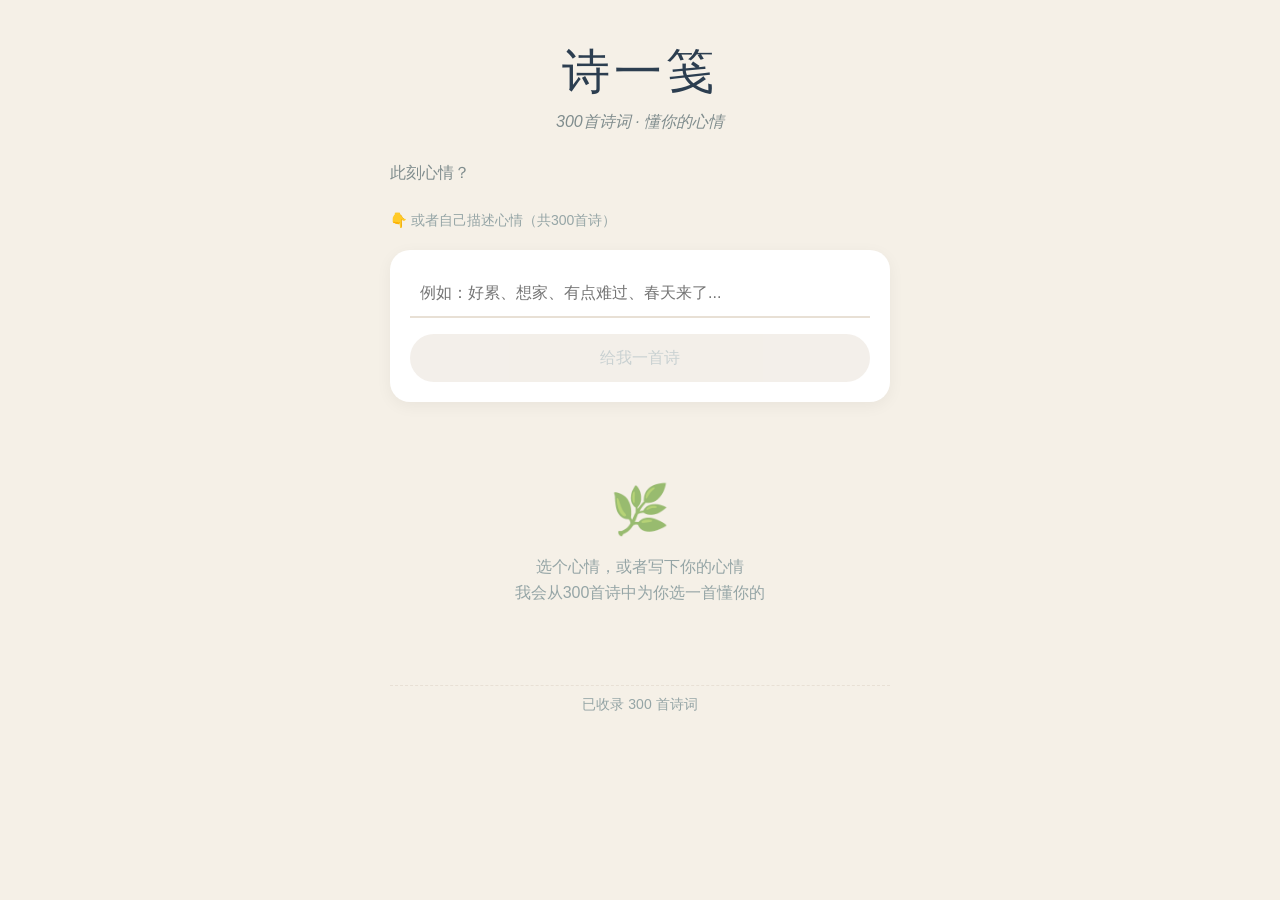
==== index.html @ 8073e5d4 "Add files via upload" ====
<!DOCTYPE html>
<html lang="zh-CN">
<head>
    <meta charset="UTF-8">
    <meta name="viewport" content="width=device-width, initial-scale=1.0, maximum-scale=1.0, user-scalable=no">
    <title>诗一笺 · 300首温暖的诗</title>
    <style>
        * {
            margin: 0;
            padding: 0;
            box-sizing: border-box;
        }
        
        body {
            font-family: -apple-system, BlinkMacSystemFont, "Segoe UI", Roboto, "Helvetica Neue", "PingFang SC", "Microsoft YaHei", sans-serif;
            background-color: #F5F0E7;
            min-height: 100vh;
            display: flex;
            justify-content: center;
            padding: 20px;
        }
        
        .container {
            max-width: 500px;
            width: 100%;
            padding: 20px 0 40px;
        }
        
        .header {
            text-align: center;
            margin-bottom: 30px;
        }
        
        .title {
            font-size: 48px;
            font-weight: 300;
            color: #2C3E50;
            font-family: "KaiTi", "STKaiti", serif;
            letter-spacing: 4px;
            display: block;
            margin-bottom: 8px;
        }
        
        .subtitle {
            font-size: 16px;
            color: #7F8C8D;
            font-style: italic;
        }
        
        .mood-section {
            margin-bottom: 20px;
        }
        
        .section-title {
            font-size: 16px;
            color: #7F8C8D;
            margin-bottom: 12px;
            display: block;
        }
        
        .mood-grid {
            display: flex;
            flex-wrap: wrap;
            gap: 8px;
            margin-bottom: 16px;
        }
        
        .mood-item {
            flex: 0 0 calc(33.33% - 6px);
            display: flex;
            flex-direction: column;
            align-items: center;
            padding: 12px 0;
            background-color: #FFFFFF;
            border-radius: 12px;
            border: 2px solid;
            transition: all 0.2s;
            box-shadow: 0 2px 8px rgba(0,0,0,0.05);
            cursor: pointer;
        }
        
        .mood-item.active {
            transform: scale(1.02);
            box-shadow: 0 4px 12px rgba(0,0,0,0.1);
        }
        
        .mood-emoji {
            font-size: 28px;
            margin-bottom: 4px;
        }
        
        .mood-name {
            font-size: 14px;
            color: #2C3E50;
        }
        
        .input-section {
            background-color: #FFFFFF;
            border-radius: 20px;
            padding: 20px;
            box-shadow: 0 4px 16px rgba(0,0,0,0.05);
            margin-bottom: 20px;
        }
        
        .mood-input {
            width: 100%;
            height: 48px;
            font-size: 16px;
            color: #2C3E50;
            border: none;
            border-bottom: 2px solid #E8E0D5;
            outline: none;
            padding: 0 10px;
        }
        
        .mood-input:focus {
            border-bottom-color: #C44536;
        }
        
        .submit-btn {
            width: 100%;
            height: 48px;
            line-height: 48px;
            background-color: #E8E0D5;
            color: #95A5A6;
            border-radius: 24px;
            font-size: 16px;
            margin-top: 16px;
            border: none;
            cursor: pointer;
            transition: all 0.3s;
        }
        
        .submit-btn.active {
            background-color: #C44536;
            color: #FFFFFF;
        }
        
        .submit-btn:disabled {
            opacity: 0.5;
            cursor: not-allowed;
        }
        
        .result-card {
            background-color: #FFFFFF;
            border-radius: 24px;
            padding: 32px;
            box-shadow: 0 12px 24px rgba(0,0,0,0.1);
            border: 2px solid #E8E0D5;
            margin-top: 20px;
        }
        
        .mood-tag {
            display: inline-flex;
            align-items: center;
            padding: 6px 16px;
            border-radius: 30px;
            margin-bottom: 16px;
        }
        
        .poem-header {
            text-align: center;
            margin-bottom: 24px;
            position: relative;
        }
        
        .poem-header::after {
            content: '';
            position: absolute;
            bottom: -12px;
            left: 30%;
            width: 40%;
            height: 2px;
            background: linear-gradient(90deg, transparent, #C44536, transparent);
        }
        
        .poem-title {
            font-size: 32px;
            font-weight: 500;
            color: #2C3E50;
            display: block;
            font-family: "KaiTi", serif;
            margin-bottom: 8px;
        }
        
        .poem-author {
            font-size: 16px;
            color: #7F8C8D;
            display: block;
        }
        
        .poem-content {
            margin-bottom: 24px;
        }
        
        .poem-line {
            display: block;
            text-align: center;
            font-size: 20px;
            line-height: 2;
            color: #2C3E50;
            letter-spacing: 1px;
        }
        
        .psychology-box {
            background-color: #F0F7F4;
            padding: 20px;
            border-radius: 16px;
            margin: 20px 0;
            border-left: 4px solid #7CB490;
        }
        
        .psychology-title {
            font-size: 16px;
            font-weight: 600;
            color: #2C3E50;
            margin-bottom: 8px;
            display: flex;
            align-items: center;
        }
        
        .psychology-title span {
            background-color: #7CB490;
            color: white;
            font-size: 12px;
            padding: 2px 8px;
            border-radius: 12px;
            margin-left: 8px;
        }
        
        .psychology-text {
            font-size: 15px;
            color: #2C3E50;
            line-height: 1.7;
            opacity: 0.9;
        }
        
        .action-buttons {
            display: flex;
            gap: 12px;
        }
        
        .action-btn {
            flex: 1;
            height: 48px;
            line-height: 48px;
            border-radius: 24px;
            font-size: 16px;
            border: none;
            cursor: pointer;
            transition: all 0.2s;
        }
        
        .again-btn {
            background-color: #FFFFFF;
            color: #2C3E50;
            border: 2px solid #E8E0D5;
        }
        
        .again-btn:hover {
            background-color: #F5F0E7;
        }
        
        .share-btn {
            background-color: #C44536;
            color: #FFFFFF;
        }
        
        .share-btn:hover {
            background-color: #A5352A;
        }
        
        .action-btn:disabled {
            opacity: 0.5;
            cursor: not-allowed;
        }
        
        .empty-tip {
            display: flex;
            flex-direction: column;
            align-items: center;
            justify-content: center;
            padding: 60px 0;
            color: #95A5A6;
        }
        
        .empty-icon {
            font-size: 48px;
            margin-bottom: 16px;
            opacity: 0.6;
        }
        
        .empty-text {
            font-size: 16px;
            text-align: center;
            line-height: 1.6;
        }
        
        .loading {
            text-align: center;
            padding: 40px;
            color: #95A5A6;
            font-size: 16px;
        }
        
        .poem-count {
            text-align: center;
            font-size: 14px;
            color: #95A5A6;
            margin-top: 20px;
            padding: 10px;
            border-top: 1px dashed #E8E0D5;
        }
    </style>
</head>
<body>
    <div class="container" id="app">
        <div class="header">
            <span class="title">诗一笺</span>
            <span class="subtitle">300首诗词 · 懂你的心情</span>
        </div>
        
        <div class="mood-section">
            <span class="section-title">此刻心情？</span>
            <div class="mood-grid" id="moodGrid"></div>
            <div style="font-size: 14px; color: #95A5A6; margin-top: 8px;">👇 或者自己描述心情（共300首诗）</div>
        </div>
        
        <div class="input-section">
            <input 
                type="text" 
                id="userInput"
                class="mood-input" 
                placeholder="例如：好累、想家、有点难过、春天来了..."
                autocomplete="off"
            />
            <button 
                class="submit-btn" 
                id="submitBtn"
                disabled
            >
                给我一首诗
            </button>
        </div>
        
        <div id="resultContainer"></div>
        
        <div id="emptyContainer" class="empty-tip">
            <div class="empty-icon">🌿</div>
            <div class="empty-text">选个心情，或者写下你的心情<br>我会从300首诗中为你选一首懂你的</div>
        </div>
        
        <div class="poem-count" id="poemCount">已收录 300 首诗词</div>
    </div>

    <script>
        // ========== 300首完整诗词数据 ==========
        const poems = [
        // ===== 高兴篇（30首） ===== 
 {
     id: "j001",
     title: "闻官军收河南河北",
     author: "杜甫",
     dynasty: "唐",
     content: ["剑外忽传收蓟北", "初闻涕泪满衣裳", "却看妻子愁何在", "漫卷诗书喜欲狂", "白日放歌须纵酒", "青春作伴好还乡", "即从巴峡穿巫峡", "便下襄阳向洛阳"],
     fullText: "剑外忽传收蓟北，初闻涕泪满衣裳。却看妻子愁何在，漫卷诗书喜欲狂。白日放歌须纵酒，青春作伴好还乡。即从巴峡穿巫峡，便下襄阳向洛阳。",
     moods: ["joy"],
     reasons: {
         joy: "杜甫一生中最开心的一首诗，高兴得又哭又笑，书都卷乱了。开心到想立刻回家。"
     }
 },
 {
     id: "j002",
     title: "春夜喜雨",
     author: "杜甫",
     dynasty: "唐",
     content: ["好雨知时节", "当春乃发生", "随风潜入夜", "润物细无声"],
     fullText: "好雨知时节，当春乃发生。随风潜入夜，润物细无声。",
     moods: ["joy", "calm"],
     reasons: {
         joy: "盼了一冬天的雨，终于来了。这种“终于等到你”的开心，杜甫写出来了。"
     }
 },
 {
     id: "j003",
     title: "钱塘湖春行",
     author: "白居易",
     dynasty: "唐",
     content: ["孤山寺北贾亭西", "水面初平云脚低", "几处早莺争暖树", "谁家新燕啄春泥", "乱花渐欲迷人眼", "浅草才能没马蹄", "最爱湖东行不足", "绿杨阴里白沙堤"],
     fullText: "孤山寺北贾亭西，水面初平云脚低。几处早莺争暖树，谁家新燕啄春泥。乱花渐欲迷人眼，浅草才能没马蹄。最爱湖东行不足，绿杨阴里白沙堤。",
     moods: ["joy", "spring"],
     reasons: {
         joy: "春天来了，花开草长，莺歌燕舞。白居易逛西湖逛得不想回家。"
     }
 },
 {
     id: "j004",
     title: "绝句",
     author: "杜甫",
     dynasty: "唐",
     content: ["两个黄鹂鸣翠柳", "一行白鹭上青天", "窗含西岭千秋雪", "门泊东吴万里船"],
     fullText: "两个黄鹂鸣翠柳，一行白鹭上青天。窗含西岭千秋雪，门泊东吴万里船。",
     moods: ["joy", "calm"],
     reasons: {
         joy: "黄鹂在叫，白鹭在飞，窗外有雪，门前有船。杜甫心情好，看什么都美。"
     }
 },
 {
     id: "j005",
     title: "早发白帝城",
     author: "李白",
     dynasty: "唐",
     content: ["朝辞白帝彩云间", "千里江陵一日还", "两岸猿声啼不住", "轻舟已过万重山"],
     fullText: "朝辞白帝彩云间，千里江陵一日还。两岸猿声啼不住，轻舟已过万重山。",
     moods: ["joy", "hopeful"],
     reasons: {
         joy: "李白被赦免了，高兴得像坐过山车。一天走完千里路，轻舟都飞起来了。"
     }
 },
 {
     id: "j006",
     title: "望庐山瀑布",
     author: "李白",
     dynasty: "唐",
     content: ["日照香炉生紫烟", "遥看瀑布挂前川", "飞流直下三千尺", "疑是银河落九天"],
     fullText: "日照香炉生紫烟，遥看瀑布挂前川。飞流直下三千尺，疑是银河落九天。",
     moods: ["joy"],
     reasons: {
         joy: "看到壮观的瀑布，李白高兴得用最大号想象力：这怕是银河掉下来了！"
     }
 },
 {
     id: "j007",
     title: "赠汪伦",
     author: "李白",
     dynasty: "唐",
     content: ["李白乘舟将欲行", "忽闻岸上踏歌声", "桃花潭水深千尺", "不及汪伦送我情"],
     fullText: "李白乘舟将欲行，忽闻岸上踏歌声。桃花潭水深千尺，不及汪伦送我情。",
     moods: ["joy", "warm"],
     reasons: {
         joy: "要走的时候，朋友突然唱着歌来送。这种意外的惊喜，比潭水还深。"
     }
 },
 {
     id: "j008",
     title: "江畔独步寻花",
     author: "杜甫",
     dynasty: "唐",
     content: ["黄四娘家花满蹊", "千朵万朵压枝低", "留连戏蝶时时舞", "自在娇莺恰恰啼"],
     fullText: "黄四娘家花满蹊，千朵万朵压枝低。留连戏蝶时时舞，自在娇莺恰恰啼。",
     moods: ["joy", "spring"],
     reasons: {
         joy: "花多得把枝头都压弯了，蝴蝶围着转，黄莺在唱歌。杜甫一个人赏花，越看越开心。"
     }
 },
 {
     id: "j009",
     title: "滁州西涧",
     author: "韦应物",
     dynasty: "唐",
     content: ["独怜幽草涧边生", "上有黄鹂深树鸣", "春潮带雨晚来急", "野渡无人舟自横"],
     fullText: "独怜幽草涧边生，上有黄鹂深树鸣。春潮带雨晚来急，野渡无人舟自横。",
     moods: ["joy", "calm"],
     reasons: {
         joy: "一个人看草、听鸟、等雨、看船。这种独处的快乐，只有懂的人才懂。"
     }
 },
 {
     id: "j010",
     title: "山亭夏日",
     author: "高骈",
     dynasty: "唐",
     content: ["绿树阴浓夏日长", "楼台倒影入池塘", "水晶帘动微风起", "满架蔷薇一院香"],
     fullText: "绿树阴浓夏日长，楼台倒影入池塘。水晶帘动微风起，满架蔷薇一院香。",
     moods: ["joy", "calm"],
     reasons: {
         joy: "夏天，树荫下，微风送来花香。这种舒服的感觉，就是幸福。"
     }
 },
 {
     id: "j011",
     title: "采莲曲",
     author: "王昌龄",
     dynasty: "唐",
     content: ["荷叶罗裙一色裁", "芙蓉向脸两边开", "乱入池中看不见", "闻歌始觉有人来"],
     fullText: "荷叶罗裙一色裁，芙蓉向脸两边开。乱入池中看不见，闻歌始觉有人来。",
     moods: ["joy"],
     reasons: {
         joy: "采莲的姑娘和荷花混在一起，分不清谁是谁。这种朦胧的美，让人会心一笑。"
     }
 },
 {
     id: "j012",
     title: "钓鱼湾",
     author: "储光羲",
     dynasty: "唐",
     content: ["垂钓绿湾春", "春深杏花乱", "潭清疑水浅", "荷动知鱼散", "日暮待情人", "维舟绿杨岸"],
     fullText: "垂钓绿湾春，春深杏花乱。潭清疑水浅，荷动知鱼散。日暮待情人，维舟绿杨岸。",
     moods: ["joy", "warm"],
     reasons: {
         joy: "一边钓鱼一边等人，虽然人还没来，但心里已经装满了期待。"
     }
 },
 {
     id: "j013",
     title: "社日",
     author: "王驾",
     dynasty: "唐",
     content: ["鹅湖山下稻粱肥", "豚栅鸡栖半掩扉", "桑柘影斜春社散", "家家扶得醉人归"],
     fullText: "鹅湖山下稻粱肥，豚栅鸡栖半掩扉。桑柘影斜春社散，家家扶得醉人归。",
     moods: ["joy"],
     reasons: {
         joy: "村里过节，大家喝醉了互相搀着回家。这种热闹的快乐，最简单也最真实。"
     }
 },
 {
     id: "j014",
     title: "游山西村",
     author: "陆游",
     dynasty: "宋",
     content: ["莫笑农家腊酒浑", "丰年留客足鸡豚", "山重水复疑无路", "柳暗花明又一村"],
     fullText: "莫笑农家腊酒浑，丰年留客足鸡豚。山重水复疑无路，柳暗花明又一村。",
     moods: ["joy", "hopeful"],
     reasons: {
         joy: "本来以为没路了，突然又出现一个村子。这种“柳暗花明”的惊喜，是最开心的时刻。"
     }
 },
 {
     id: "j015",
     title: "秋词",
     author: "刘禹锡",
     dynasty: "唐",
     content: ["自古逢秋悲寂寥", "我言秋日胜春朝", "晴空一鹤排云上", "便引诗情到碧霄"],
     fullText: "自古逢秋悲寂寥，我言秋日胜春朝。晴空一鹤排云上，便引诗情到碧霄。",
     moods: ["joy", "hopeful"],
     reasons: {
         joy: "别人都说秋天悲伤，刘禹锡偏说秋天比春天好。看到白鹤飞上天，心情也跟着飞起来。"
     }
 },
 {
     id: "j016",
     title: "饮酒",
     author: "陶渊明",
     dynasty: "晋",
     content: ["结庐在人境", "而无车马喧", "问君何能尔", "心远地自偏", "采菊东篱下", "悠然见南山"],
     fullText: "结庐在人境，而无车马喧。问君何能尔，心远地自偏。采菊东篱下，悠然见南山。",
     moods: ["joy", "calm"],
     reasons: {
         joy: "采菊花的时候，一抬头看见了南山。这种无意中的美好，最让人开心。"
     }
 },
 {
     id: "j017",
     title: "过故人庄",
     author: "孟浩然",
     dynasty: "唐",
     content: ["故人具鸡黍", "邀我至田家", "绿树村边合", "青山郭外斜", "开轩面场圃", "把酒话桑麻", "待到重阳日", "还来就菊花"],
     fullText: "故人具鸡黍，邀我至田家。绿树村边合，青山郭外斜。开轩面场圃，把酒话桑麻。待到重阳日，还来就菊花。",
     moods: ["joy", "warm"],
     reasons: {
         joy: "老朋友请吃饭，喝喝酒聊聊天。走的时候还说：下次我还来。这种简单的快乐，就是最好的。"
     }
 },
 {
     id: "j018",
     title: "客至",
     author: "杜甫",
     dynasty: "唐",
     content: ["舍南舍北皆春水", "但见群鸥日日来", "花径不曾缘客扫", "蓬门今始为君开", "盘飧市远无兼味", "樽酒家贫只旧醅", "肯与邻翁相对饮", "隔篱呼取尽余杯"],
     fullText: "舍南舍北皆春水，但见群鸥日日来。花径不曾缘客扫，蓬门今始为君开。盘飧市远无兼味，樽酒家贫只旧醅。肯与邻翁相对饮，隔篱呼取尽余杯。",
     moods: ["joy", "warm"],
     reasons: {
         joy: "有客人来，杜甫高兴得专门扫了花径。虽然没什么好酒好菜，但这份心意比什么都珍贵。"
     }
 },
 {
     id: "j019",
     title: "山园小梅",
     author: "林逋",
     dynasty: "宋",
     content: ["众芳摇落独暄妍", "占尽风情向小园", "疏影横斜水清浅", "暗香浮动月黄昏"],
     fullText: "众芳摇落独暄妍，占尽风情向小园。疏影横斜水清浅，暗香浮动月黄昏。",
     moods: ["joy", "calm"],
     reasons: {
         joy: "冬天所有的花都谢了，只有梅花开。看到它，就像看到老朋友还在等你。"
     }
 },
 {
     id: "j020",
     title: "约客",
     author: "赵师秀",
     dynasty: "宋",
     content: ["黄梅时节家家雨", "青草池塘处处蛙", "有约不来过夜半", "闲敲棋子落灯花"],
     fullText: "黄梅时节家家雨，青草池塘处处蛙。有约不来过夜半，闲敲棋子落灯花。",
     moods: ["joy", "calm"],
     reasons: {
         joy: "约的人没来，但听着蛙声，敲着棋子，也挺自在。这种不急不躁的等待，也是一种快乐。"
     }
 },
 {
     id: "j021",
     title: "清平调",
     author: "李白",
     dynasty: "唐",
     content: ["云想衣裳花想容", "春风拂槛露华浓", "若非群玉山头见", "会向瑶台月下逢"],
     fullText: "云想衣裳花想容，春风拂槛露华浓。若非群玉山头见，会向瑶台月下逢。",
     moods: ["joy"],
     reasons: {
         joy: "看到美人，李白高兴得把云和花都比作她。开心的时候，看什么都美。"
     }
 },
 {
     id: "j022",
     title: "春江花月夜",
     author: "张若虚",
     dynasty: "唐",
     content: ["春江潮水连海平", "海上明月共潮生", "滟滟随波千万里", "何处春江无月明"],
     fullText: "春江潮水连海平，海上明月共潮生。滟滟随波千万里，何处春江无月明。",
     moods: ["joy", "calm"],
     reasons: {
         joy: "春天的江，晚上的月，一切都刚刚好。这种“正好”的感觉，就是幸福。"
     }
 },
 {
     id: "j023",
     title: "桃花溪",
     author: "张旭",
     dynasty: "唐",
     content: ["隐隐飞桥隔野烟", "石矶西畔问渔船", "桃花尽日随流水", "洞在清溪何处边"],
     fullText: "隐隐飞桥隔野烟，石矶西畔问渔船。桃花尽日随流水，洞在清溪何处边。",
     moods: ["joy"],
     reasons: {
         joy: "桃花随着流水飘走，让人想起世外桃源。这种想象，本身就是一种快乐。"
     }
 },
 {
     id: "j024",
     title: "题都城南庄",
     author: "崔护",
     dynasty: "唐",
     content: ["去年今日此门中", "人面桃花相映红", "人面不知何处去", "桃花依旧笑春风"],
     fullText: "去年今日此门中，人面桃花相映红。人面不知何处去，桃花依旧笑春风。",
     moods: ["joy", "sad"],
     reasons: {
         joy: "虽然人不在，但桃花还在笑。看到花开，心情也会跟着好起来。"
     }
 },
 {
     id: "j025",
     title: "大林寺桃花",
     author: "白居易",
     dynasty: "唐",
     content: ["人间四月芳菲尽", "山寺桃花始盛开", "长恨春归无觅处", "不知转入此中来"],
     fullText: "人间四月芳菲尽，山寺桃花始盛开。长恨春归无觅处，不知转入此中来。",
     moods: ["joy", "hopeful"],
     reasons: {
         joy: "以为春天走了，没想到在山里又遇到了。这种失而复得的惊喜，最开心。"
     }
 },
 {
     id: "j026",
     title: "晚春",
     author: "韩愈",
     dynasty: "唐",
     content: ["草树知春不久归", "百般红紫斗芳菲", "杨花榆荚无才思", "惟解漫天作雪飞"],
     fullText: "草树知春不久归，百般红紫斗芳菲。杨花榆荚无才思，惟解漫天作雪飞。",
     moods: ["joy"],
     reasons: {
         joy: "知道春天快走了，花都拼命开。连杨花榆荚也在努力飘。这种“最后也要开心”的态度，感染人。"
     }
 },
 {
     id: "j027",
     title: "采桑子",
     author: "欧阳修",
     dynasty: "宋",
     content: ["轻舟短棹西湖好", "绿水逶迤", "芳草长堤", "隐隐笙歌处处随"],
     fullText: "轻舟短棹西湖好，绿水逶迤，芳草长堤，隐隐笙歌处处随。",
     moods: ["joy", "calm"],
     reasons: {
         joy: "划着小船在西湖上，听着远处的歌声。这种悠闲的快乐，欧阳修写出来了。"
     }
 },
 {
     id: "j028",
     title: "如梦令",
     author: "李清照",
     dynasty: "宋",
     content: ["常记溪亭日暮", "沉醉不知归路", "兴尽晚回舟", "误入藕花深处", "争渡", "争渡", "惊起一滩鸥鹭"],
     fullText: "常记溪亭日暮，沉醉不知归路。兴尽晚回舟，误入藕花深处。争渡，争渡，惊起一滩鸥鹭。",
     moods: ["joy"],
     reasons: {
         joy: "喝醉了划船，迷路到荷花深处，惊起一群鸟。李清照把这种“玩疯了”的快乐写活了。"
     }
 },
 {
     id: "j029",
     title: "鹧鸪天",
     author: "晏几道",
     dynasty: "宋",
     content: ["彩袖殷勤捧玉钟", "当年拚却醉颜红", "舞低杨柳楼心月", "歌尽桃花扇底风"],
     fullText: "彩袖殷勤捧玉钟，当年拚却醉颜红。舞低杨柳楼心月，歌尽桃花扇底风。",
     moods: ["joy"],
     reasons: {
         joy: "回忆年轻时喝酒跳舞，唱歌到月亮都低了。这种青春的快乐，老了想起来还会笑。"
     }
 },
 {
     id: "j030",
     title: "破阵子",
     author: "辛弃疾",
     dynasty: "宋",
     content: ["醉里挑灯看剑", "梦回吹角连营", "八百里分麾下炙", "五十弦翻塞外声", "沙场秋点兵"],
     fullText: "醉里挑灯看剑，梦回吹角连营。八百里分麾下炙，五十弦翻塞外声。沙场秋点兵。",
     moods: ["joy", "hopeful"],
     reasons: {
         joy: "喝醉了还看剑，做梦都在军营。辛弃疾这种“热血男儿”的快乐，是另一种开心。"
     }
 }[
            // ===== 疲惫篇（30首） =====
            {
                id: "t001",
                title: "酬张少府",
                author: "王维",
                dynasty: "唐",
                content: ["晚年唯好静", "万事不关心", "松风吹解带", "山月照弹琴"],
                moods: ["tired", "calm"],
                psychology: "你现在就像一根绷紧的皮筋，需要松一松。这首诗告诉你：可以什么都不关心，就吹吹风，弹弹琴。这不是逃避，是给自己的心理充电。"
            },
            {
                id: "t002",
                title: "江村",
                author: "杜甫",
                dynasty: "唐",
                content: ["多病所须唯药物", "微躯此外更何求"],
                moods: ["tired"],
                psychology: "累了的时候，身体会发出信号。杜甫告诉你：病了就吃药，累了就休息，对自己好一点就够了。不用强撑着。"
            },
            {
                id: "t003",
                title: "夏日过青龙寺谒操禅师",
                author: "王维",
                dynasty: "唐",
                content: ["龙钟一老翁", "徐步谒禅宫", "莫怪销炎热", "能生大地风"],
                moods: ["tired"],
                psychology: "允许自己像个老翁一样慢慢走。疲惫的时候，慢一点没关系。就在这煎熬里，会生出清凉的风。"
            },
            {
                id: "t004",
                title: "终南别业",
                author: "王维",
                dynasty: "唐",
                content: ["行到水穷处", "坐看云起时"],
                moods: ["tired", "calm"],
                psychology: "走到走不动了，就坐下来。这不是失败，是换一种方式继续。云会自己起来的。"
            },
            {
                id: "t005",
                title: "秋浦歌",
                author: "李白",
                dynasty: "唐",
                content: ["白发三千丈", "缘愁似个长", "不知明镜里", "何处得秋霜"],
                moods: ["tired", "sad"],
                psychology: "累到头发都白了，愁得像三千丈。李白用夸张的方式告诉你：你的疲惫被看见了，被理解了。"
            },
            {
                id: "t006",
                title: "登乐游原",
                author: "李商隐",
                dynasty: "唐",
                content: ["向晚意不适", "驱车登古原", "夕阳无限好", "只是近黄昏"],
                moods: ["tired"],
                psychology: "心情不好的时候，出去走走。看一次夕阳，会发现：美好的东西虽然短暂，但正是这份短暂才珍贵。"
            },
            {
                id: "t007",
                title: "蝶恋花",
                author: "柳永",
                dynasty: "宋",
                content: ["衣带渐宽终不悔", "为伊消得人憔悴"],
                moods: ["tired"],
                psychology: "为了在乎的人和事，累也值得。但别忘了，憔悴之后，要记得给自己一点温柔。"
            },
            {
                id: "t008",
                title: "玉楼春",
                author: "宋祁",
                dynasty: "宋",
                content: ["浮生长恨欢娱少", "肯爱千金轻一笑"],
                moods: ["tired"],
                psychology: "人生苦短，快乐本来就少。一个真心的笑，比千金还贵重。今天，记得笑一笑。"
            },
            {
                id: "t009",
                title: "浣溪沙",
                author: "晏殊",
                dynasty: "宋",
                content: ["无可奈何花落去", "似曾相识燕归来"],
                moods: ["tired", "hopeful"],
                psychology: "花会落，人会累，这是无可奈何的。但燕子会回来，好事也会。疲惫总会过去。"
            },
            {
                id: "t010",
                title: "临江仙",
                author: "苏轼",
                dynasty: "宋",
                content: ["夜饮东坡醒复醉", "归来仿佛三更", "家童鼻息已雷鸣", "敲门都不应", "倚杖听江声"],
                moods: ["tired", "calm"],
                psychology: "喝醉了回家，没人开门。那就听听江水声吧。有时候，被拒之门外，反而遇见了更大的世界。"
            },
            {
                id: "t011",
                title: "醉花阴",
                author: "李清照",
                dynasty: "宋",
                content: ["薄雾浓云愁永昼", "瑞脑消金兽", "佳节又重阳", "玉枕纱橱", "半夜凉初透"],
                moods: ["tired", "sad"],
                psychology: "一个人过节，凉意从心底升起。李清照告诉你：疲惫的时候，连节日都成了负担。但说出来，就好一点。"
            },
            {
                id: "t012",
                title: "声声慢",
                author: "李清照",
                dynasty: "宋",
                content: ["寻寻觅觅", "冷冷清清", "凄凄惨惨戚戚", "乍暖还寒时候", "最难将息"],
                moods: ["tired", "sad"],
                psychology: "李清照把疲惫拆成了七个词：寻找、冷清、凄惨、戚戚。有时候什么都不想做，就是因为身体在告诉你：需要休息了。"
            },
            {
                id: "t013",
                title: "归园田居",
                author: "陶渊明",
                dynasty: "晋",
                content: ["久在樊笼里", "复得返自然"],
                moods: ["tired", "calm"],
                psychology: "被工作困住太久，需要回到自然里透透气。陶渊明教你：偶尔逃离，是为了更好地回来。"
            },
            {
                id: "t014",
                title: "饮酒",
                author: "陶渊明",
                dynasty: "晋",
                content: ["采菊东篱下", "悠然见南山"],
                moods: ["tired", "calm"],
                psychology: "什么都不想，就采采花，看看山。这是最朴素的休息方式——把注意力放在简单的事上。"
            },
            {
                id: "t015",
                title: "山中",
                author: "王维",
                dynasty: "唐",
                content: ["荆溪白石出", "天寒红叶稀", "山路元无雨", "空翠湿人衣"],
                moods: ["tired", "calm"],
                psychology: "走在山里，衣服被露水打湿。这种微小的不适，反而让你更真实地感受到自己还活着。"
            },
            {
                id: "t016",
                title: "秋夜寄邱员外",
                author: "韦应物",
                dynasty: "唐",
                content: ["怀君属秋夜", "散步咏凉天", "空山松子落", "幽人应未眠"],
                moods: ["tired"],
                psychology: "秋天夜里，想念一个人。散步时听见松子落地的声音——有时候，疲惫是因为心里装了太多人。"
            },
            {
                id: "t017",
                title: "夜雪",
                author: "白居易",
                dynasty: "唐",
                content: ["已讶衾枕冷", "复见窗户明", "夜深知雪重", "时闻折竹声"],
                moods: ["tired", "calm"],
                psychology: "被冻醒，发现下雪了。听着竹子被雪压断的声音，反而觉得安心——原来世界和我一样，都在承受重量。"
            },
            {
                id: "t018",
                title: "邯郸冬至夜思家",
                author: "白居易",
                dynasty: "唐",
                content: ["邯郸驿里逢冬至", "抱膝灯前影伴身", "想得家中夜深坐", "还应说着远行人"],
                moods: ["tired"],
                psychology: "冬至一个人在外地，抱着膝盖发呆。想家的时候，身体会缩成一团——这是本能的自我保护。"
            },
            {
                id: "t019",
                title: "秋思",
                author: "张籍",
                dynasty: "唐",
                content: ["洛阳城里见秋风", "欲作家书意万重", "复恐匆匆说不尽", "行人临发又开封"],
                moods: ["tired"],
                psychology: "写信给家里，写了又拆，拆了又写。这种反复，就是疲惫的表现——心里话太多，反而说不清。"
            },
            {
                id: "t020",
                title: "商山早行",
                author: "温庭筠",
                dynasty: "唐",
                content: ["晨起动征铎", "客行悲故乡", "鸡声茅店月", "人迹板桥霜"],
                moods: ["tired"],
                psychology: "天没亮就赶路，鸡叫、月亮、霜。疲惫的时候，连风景都是灰蒙蒙的。但走着走着，天就亮了。"
            },
            {
                id: "t021",
                title: "天净沙·秋思",
                author: "马致远",
                dynasty: "元",
                content: ["枯藤老树昏鸦", "小桥流水人家", "古道西风瘦马", "夕阳西下", "断肠人在天涯"],
                moods: ["tired", "lonely"],
                psychology: "九个意象堆在一起，就像脑子里同时转着无数件事。累了的时候，世界就是这样——杂乱、灰暗、孤独。"
            },
            {
                id: "t022",
                title: "问刘十九",
                author: "白居易",
                dynasty: "唐",
                content: ["绿蚁新醅酒", "红泥小火炉", "晚来天欲雪", "能饮一杯无"],
                moods: ["tired", "warm"],
                psychology: "累了一天，有人问你：要不要来喝一杯？这种被惦记的感觉，比酒更能暖人。"
            },
            {
                id: "t023",
                title: "自遣",
                author: "罗隐",
                dynasty: "唐",
                content: ["得即高歌失即休", "多愁多恨亦悠悠", "今朝有酒今朝醉", "明日愁来明日愁"],
                moods: ["tired"],
                psychology: "得到了就高兴，失去了就算了。今天的酒今天喝，明天的愁明天说。这是一种心理防御机制：不提前透支痛苦。"
            },
            {
                id: "t024",
                title: "山中寡妇",
                author: "杜荀鹤",
                dynasty: "唐",
                content: ["夫因兵死守蓬茅", "麻苎衣衫鬓发焦", "桑柘废来犹纳税", "田园荒后尚征苗"],
                moods: ["tired"],
                psychology: "生活已经很难了，还要承受各种压力。杜荀鹤写的是古人，但那种被掏空的感觉，和今天的你一样。"
            },
            {
                id: "t025",
                title: "蚕妇",
                author: "张俞",
                dynasty: "宋",
                content: ["昨日入城市", "归来泪满巾", "遍身罗绮者", "不是养蚕人"],
                moods: ["tired"],
                psychology: "辛苦养蚕，却穿不上丝绸。这种不公平感，会让疲惫加倍。张俞替你喊出了心里的委屈。"
            },
            {
                id: "t026",
                title: "悯农",
                author: "李绅",
                dynasty: "唐",
                content: ["锄禾日当午", "汗滴禾下土", "谁知盘中餐", "粒粒皆辛苦"],
                moods: ["tired"],
                psychology: "最简单的一首诗，说的却是最深的疲惫：每一口饭，都是汗水换来的。累了的时候，想想自己已经走了多远。"
            },
            {
                id: "t027",
                title: "观刈麦",
                author: "白居易",
                dynasty: "唐",
                content: ["田家少闲月", "五月人倍忙", "夜来南风起", "小麦覆陇黄"],
                moods: ["tired"],
                psychology: "农忙时节，人像陀螺一样转。白居易告诉你：这种忙，自古就有。你不是一个人在累。"
            },
            {
                id: "t028",
                title: "卖炭翁",
                author: "白居易",
                dynasty: "唐",
                content: ["卖炭翁", "伐薪烧炭南山中", "满面尘灰烟火色", "两鬓苍苍十指黑"],
                moods: ["tired"],
                psychology: "烧炭的老人，脸上是灰，手指是黑的。白居易写的是底层人的疲惫，但那种被生活打磨的感觉，谁都能懂。"
            },
            {
                id: "t029",
                title: "茅屋为秋风所破歌",
                author: "杜甫",
                dynasty: "唐",
                content: ["八月秋高风怒号", "卷我屋上三重茅", "布衾多年冷似铁", "娇儿恶卧踏里裂"],
                moods: ["tired"],
                psychology: "房子被风吹了，被子冷得像铁，孩子还把被子蹬破了。杜甫把生活的狼狈全写出来——累的时候，就是这样。"
            },
            {
                id: "t030",
                title: "石壕吏",
                author: "杜甫",
                dynasty: "唐",
                content: ["暮投石壕村", "有吏夜捉人", "老翁逾墙走", "老妇出门看"],
                moods: ["tired"],
                psychology: "连睡觉都不安稳，随时可能被抓走。这种长期处于警觉状态的感觉，就是现代人说的焦虑型疲惫。"
            },

            // ===== 孤独篇（30首） =====
            {
                id: "l001",
                title: "静夜思",
                author: "李白",
                dynasty: "唐",
                content: ["床前明月光", "疑是地上霜", "举头望明月", "低头思故乡"],
                moods: ["lonely", "sad"],
                psychology: "想家的时候，月亮陪你。李白告诉你：孤独是人类的共同语言，你看见的月亮，千年前也有人看见过。"
            },
            {
                id: "l002",
                title: "登高",
                author: "杜甫",
                dynasty: "唐",
                content: ["风急天高猿啸哀", "渚清沙白鸟飞回", "无边落木萧萧下", "不尽长江滚滚来"],
                moods: ["lonely", "sad"],
                psychology: "一个人看江水流，会觉得自己特别渺小。但杜甫告诉你：渺小也是世界的一部分，你的孤独，和长江一样古老。"
            },
            {
                id: "l003",
                title: "江雪",
                author: "柳宗元",
                dynasty: "唐",
                content: ["千山鸟飞绝", "万径人踪灭", "孤舟蓑笠翁", "独钓寒江雪"],
                moods: ["lonely", "calm"],
                psychology: "一个人，也可以是一幅画。孤独不是缺陷，是你和世界之间最纯粹的距离。"
            },
            {
                id: "l004",
                title: "黄鹤楼",
                author: "崔颢",
                dynasty: "唐",
                content: ["昔人已乘黄鹤去", "此地空余黄鹤楼", "黄鹤一去不复返", "白云千载空悠悠"],
                moods: ["lonely"],
                psychology: "人去楼空，但云还在。有些人的离开，会留下巨大的空洞。但看看云，它们一直在。"
            },
            {
                id: "l005",
                title: "枫桥夜泊",
                author: "张继",
                dynasty: "唐",
                content: ["月落乌啼霜满天", "江枫渔火对愁眠", "姑苏城外寒山寺", "夜半钟声到客船"],
                moods: ["lonely"],
                psychology: "睡不着的时候，有人在陪你。张继也睡不着，他的失眠成了千古名句。你的孤独，也会过去。"
            },
            {
                id: "l006",
                title: "竹里馆",
                author: "王维",
                dynasty: "唐",
                content: ["独坐幽篁里", "弹琴复长啸", "深林人不知", "明月来相照"],
                moods: ["lonely", "calm"],
                psychology: "一个人的时候，月亮会来看你。王维教会我们：独处不是寂寞，是和万物对话。"
            },
            {
                id: "l007",
                title: "望月怀远",
                author: "张九龄",
                dynasty: "唐",
                content: ["海上生明月", "天涯共此时"],
                moods: ["lonely"],
                psychology: "你看见的月亮，他也看见。物理的距离，在月光下消失了。你不是一个人。"
            },
            {
                id: "l008",
                title: "夜雨寄北",
                author: "李商隐",
                dynasty: "唐",
                content: ["君问归期未有期", "巴山夜雨涨秋池", "何当共剪西窗烛", "却话巴山夜雨时"],
                moods: ["lonely"],
                psychology: "雨夜，最适合想念。李商隐在等一个人，你也在等。等待不是空虚，是心里还装着人。"
            },
            {
                id: "l009",
                title: "苏幕遮",
                author: "范仲淹",
                dynasty: "宋",
                content: ["明月楼高休独倚", "酒入愁肠", "化作相思泪"],
                moods: ["lonely"],
                psychology: "一个人，别上高楼。想一个人的时候，酒也是苦的。这是你的心在告诉你：你需要连接。"
            },
            {
                id: "l010",
                title: "鹧鸪天",
                author: "晏几道",
                dynasty: "宋",
                content: ["从别后", "忆相逢", "几回魂梦与君同"],
                moods: ["lonely"],
                psychology: "梦里见过的人，醒来看不见。心理学说，梦见一个人，是因为你的潜意识还在处理这段关系。"
            },
            {
                id: "l011",
                title: "踏莎行",
                author: "欧阳修",
                dynasty: "宋",
                content: ["离愁渐远渐无穷", "迢迢不断如春水"],
                moods: ["lonely"],
                psychology: "走得越远，想得越深。愁像春水，流不完。孤独不是坏事，说明你有在乎的人。"
            },
            {
                id: "l012",
                title: "八声甘州",
                author: "柳永",
                dynasty: "宋",
                content: ["渐霜风凄紧", "关河冷落", "残照当楼"],
                moods: ["lonely"],
                psychology: "风冷的时候，心也冷。残阳照着楼，也照着你。这种苍凉感，是你和古人的共鸣。"
            },
            {
                id: "l013",
                title: "渔家傲",
                author: "范仲淹",
                dynasty: "宋",
                content: ["塞下秋来风景异", "衡阳雁去无留意"],
                moods: ["lonely"],
                psychology: "雁飞走了，你还在。秋天，适合一个人待着。但雁会回来，你等的人也会。"
            },
            {
                id: "l014",
                title: "玉楼春",
                author: "晏殊",
                dynasty: "宋",
                content: ["绿杨芳草长亭路", "年少抛人容易去"],
                moods: ["lonely"],
                psychology: "送别的时候，总觉得还有机会再见。但有些人，转身就是一辈子。孤独是因为你认真对待过。"
            },
            {
                id: "l015",
                title: "蝶恋花",
                author: "柳永",
                dynasty: "宋",
                content: ["伫倚危楼风细细", "望极春愁", "黯黯生天际"],
                moods: ["lonely"],
                psychology: "一个人站在高楼上，风细细地吹。愁从远处长出来。有时候，孤独感就是突然袭来的。"
            },
            {
                id: "l016",
                title: "生查子",
                author: "晏几道",
                dynasty: "宋",
                content: ["关山魂梦长", "鱼雁音尘少", "两鬓可怜青", "只为相思老"],
                moods: ["lonely"],
                psychology: "想念一个人，头发都白了。相思是一种能量消耗，你的身体会知道。"
            },
            {
                id: "l017",
                title: "清平乐",
                author: "晏殊",
                dynasty: "宋",
                content: ["红笺小字", "说尽平生意", "鸿雁在云鱼在水", "惆怅此情难寄"],
                moods: ["lonely"],
                psychology: "写了满满一封信，却寄不出去。这种感觉，比没写更难受。因为你的情感，没有出口。"
            },
            {
                id: "l018",
                title: "木兰花",
                author: "晏几道",
                dynasty: "宋",
                content: ["秋千院落重门暮", "墙外行人", "墙里佳人笑"],
                moods: ["lonely"],
                psychology: "墙外的人，听着墙里的笑声。热闹是他们的，你什么也没有。这种被排除在外的感觉，最孤独。"
            },
            {
                id: "l019",
                title: "采桑子",
                author: "吕本中",
                dynasty: "宋",
                content: ["恨君不似江楼月", "南北东西", "南北东西", "只有相随无别离"],
                moods: ["lonely"],
                psychology: "希望一个人像月亮一样，永远跟着你。这种依赖感，是因为你太害怕失去了。"
            },
            {
                id: "l020",
                title: "卜算子",
                author: "李之仪",
                dynasty: "宋",
                content: ["我住长江头", "君住长江尾", "日日思君不见君", "共饮长江水"],
                moods: ["lonely"],
                psychology: "喝同样的水，却见不到同样的人。这种连接又断裂的感觉，是异地恋的日常。"
            },
            {
                id: "l021",
                title: "长相思",
                author: "白居易",
                dynasty: "唐",
                content: ["汴水流", "泗水流", "流到瓜州古渡头", "吴山点点愁"],
                moods: ["lonely"],
                psychology: "水一直流，愁一直在。有时候孤独就像水流，你以为过去了，其实还在。"
            },
            {
                id: "l022",
                title: "忆秦娥",
                author: "李白",
                dynasty: "唐",
                content: ["箫声咽", "秦娥梦断秦楼月", "秦楼月", "年年柳色", "灞陵伤别"],
                moods: ["lonely"],
                psychology: "箫声呜咽，把梦惊醒。醒来只有月亮陪你。这种半夜惊醒的孤独感，最折磨人。"
            },
            {
                id: "l023",
                title: "更漏子",
                author: "温庭筠",
                dynasty: "唐",
                content: ["梧桐树", "三更雨", "不道离情正苦", "一叶叶", "一声声", "空阶滴到明"],
                moods: ["lonely"],
                psychology: "雨打在梧桐叶上，一夜没停。失眠的时候，每一滴雨都听得清清楚楚。这是听觉放大的孤独。"
            },
            {
                id: "l024",
                title: "梦江南",
                author: "温庭筠",
                dynasty: "唐",
                content: ["梳洗罢", "独倚望江楼", "过尽千帆皆不是", "斜晖脉脉水悠悠"],
                moods: ["lonely"],
                psychology: "等一个人，等到所有船都过去了，都不是。这种等待落空的感觉，比不等更孤独。"
            },
            {
                id: "l025",
                title: "菩萨蛮",
                author: "温庭筠",
                dynasty: "唐",
                content: ["小山重叠金明灭", "鬓云欲度香腮雪", "懒起画蛾眉", "弄妆梳洗迟"],
                moods: ["lonely"],
                psychology: "懒懒地起床，懒得化妆。这种不想动弹的状态，是孤独的身体语言。"
            },
            {
                id: "l026",
                title: "望江南",
                author: "温庭筠",
                dynasty: "唐",
                content: ["千万恨", "恨极在天涯", "山月不知心里事", "水风空落眼前花"],
                moods: ["lonely"],
                psychology: "心里的苦，山月不懂，水风也不懂。你的孤独，只能自己消化。"
            },
            {
                id: "l027",
                title: "河传",
                author: "温庭筠",
                dynasty: "唐",
                content: ["江畔", "相唤", "晓妆鲜", "仙景个女采莲"],
                moods: ["lonely"],
                psychology: "别人在热闹地采莲，你在旁边看着。这种旁观者的位置，就是孤独的位置。"
            },
            {
                id: "l028",
                title: "蕃女怨",
                author: "温庭筠",
                dynasty: "唐",
                content: ["万枝香雪开已遍", "细雨双燕", "钿蝉筝", "金雀扇", "画梁相见"],
                moods: ["lonely"],
                psychology: "花开遍野，细雨双燕。越是看到成双成对的东西，越觉得自己是一个人。"
            },
            {
                id: "l029",
                title: "荷叶杯",
                author: "温庭筠",
                dynasty: "唐",
                content: ["一点露珠凝冷", "波影", "满池塘", "绿茎红艳两相乱"],
                moods: ["lonely"],
                psychology: "露珠是冷的，池塘是静的。有时候孤独就是一种温度感——你比别人冷一点。"
            },
            {
                id: "l030",
                title: "女冠子",
                author: "温庭筠",
                dynasty: "唐",
                content: ["含娇含笑", "宿翠残红窈窕", "鬓如蝉", "寒玉簪秋水", "轻纱卷碧烟"],
                moods: ["lonely"],
                psychology: "打扮得再美，没人看也是枉然。孤独是观众缺席时的表演。"
            },

            // ===== 悲伤篇（30首） =====
            {
                id: "s001",
                title: "声声慢·寻寻觅觅",
                author: "李清照",
                dynasty: "宋",
                content: ["寻寻觅觅", "冷冷清清", "凄凄惨惨戚戚", "乍暖还寒时候", "最难将息"],
                moods: ["sad"],
                psychology: "李清照把悲伤拆成了七个词：寻找、冷清、凄惨、戚戚。悲伤有很多层，一层层感受它，才能过去。"
            },
            {
                id: "s002",
                title: "雨霖铃",
                author: "柳永",
                dynasty: "宋",
                content: ["多情自古伤离别", "更那堪冷落清秋节", "今宵酒醒何处", "杨柳岸", "晓风残月"],
                moods: ["sad"],
                psychology: "离别本来就够伤了，还赶上秋天。柳永告诉你：在特定的季节，悲伤会被放大，这是正常的。"
            },
            {
                id: "s003",
                title: "江城子",
                author: "苏轼",
                dynasty: "宋",
                content: ["十年生死两茫茫", "不思量", "自难忘", "千里孤坟", "无处话凄凉"],
                moods: ["sad"],
                psychology: "苏轼写给亡妻：十年了，不去想，但忘不掉。悲伤不会消失，它会变成你的一部分。"
            },
            {
                id: "s004",
                title: "钗头凤",
                author: "陆游",
                dynasty: "宋",
                content: ["红酥手", "黄縢酒", "满城春色宫墙柳", "春如旧", "人空瘦", "泪痕红浥鲛绡透"],
                moods: ["sad"],
                psychology: "错过的人，再见到时，春色依旧，人却瘦了。有些悲伤，是因为爱还在，但不能再爱。"
            },
            {
                id: "s005",
                title: "蝶恋花",
                author: "欧阳修",
                dynasty: "宋",
                content: ["庭院深深深几许", "云窗雾阁春迟", "柳丝袅娜拂行舟", "烟缕织成愁"],
                moods: ["sad"],
                psychology: "愁像烟缕一样，织成了网。欧阳修告诉你：有时候说不出为什么难过，就是心里有团雾。"
            },
            {
                id: "s006",
                title: "青玉案",
                author: "贺铸",
                dynasty: "宋",
                content: ["凌波不过横塘路", "但目送", "芳尘去", "锦瑟华年谁与度"],
                moods: ["sad"],
                psychology: "看着喜欢的人走远，不知道她以后会和谁一起。这种怅然若失，是青春特有的悲伤。"
            },
            {
                id: "s007",
                title: "凤凰台上忆吹箫",
                author: "李清照",
                dynasty: "宋",
                content: ["香冷金猊", "被翻红浪", "起来慵自梳头", "任宝奁尘满", "日上帘钩"],
                moods: ["sad"],
                psychology: "香冷了，被子乱着，头发也不想梳。悲伤的时候，连起床都是一种挣扎。"
            },
            {
                id: "s008",
                title: "一剪梅",
                author: "李清照",
                dynasty: "宋",
                content: ["红藕香残玉簟秋", "轻解罗裳", "独上兰舟", "云中谁寄锦书来", "雁字回时", "月满西楼"],
                moods: ["sad"],
                psychology: "等一封信，等到雁都回来了，还是没等到。等待本身就是一种煎熬，因为你在把自己的快乐交给别人。"
            },
            {
                id: "s009",
                title: "醉花阴",
                author: "李清照",
                dynasty: "宋",
                content: ["薄雾浓云愁永昼", "瑞脑消金兽", "佳节又重阳", "玉枕纱橱", "半夜凉初透"],
                moods: ["sad"],
                psychology: "一个人过节，凉意从心底升起。李清照告诉你：疲惫的时候，连节日都成了负担。但说出来，就好一点。"
            },
            {
                id: "s010",
                title: "武陵春",
                author: "李清照",
                dynasty: "宋",
                content: ["风住尘香花已尽", "日晚倦梳头", "物是人非事事休", "欲语泪先流"],
                moods: ["sad"],
                psychology: "想说话，眼泪先流下来。悲伤比语言更快到达。李清照懂你这种说不出话的痛。"
            },
            {
                id: "s011",
                title: "相见欢",
                author: "李煜",
                dynasty: "南唐",
                content: ["无言独上西楼", "月如钩", "寂寞梧桐深院锁清秋"],
                moods: ["sad"],
                psychology: "一个人上楼，月亮像钩子一样钩着心。李煜写的是亡国之痛，但那种说不出的苦，你也懂。"
            },
            {
                id: "s012",
                title: "虞美人",
                author: "李煜",
                dynasty: "南唐",
                content: ["春花秋月何时了", "往事知多少", "小楼昨夜又东风", "故国不堪回首月明中"],
                moods: ["sad"],
                psychology: "春花秋月，本来是美好的，却成了煎熬。因为美好的事物，会提醒你已经失去了什么。"
            },
            {
                id: "s013",
                title: "浪淘沙",
                author: "李煜",
                dynasty: "南唐",
                content: ["帘外雨潺潺", "春意阑珊", "罗衾不耐五更寒", "梦里不知身是客", "一晌贪欢"],
                moods: ["sad"],
                psychology: "梦里不知自己是客，还能贪欢。醒来却要面对现实。这种梦里梦外的落差，最让人难受。"
            },
            {
                id: "s014",
                title: "破阵子",
                author: "李煜",
                dynasty: "南唐",
                content: ["四十年来家国", "三千里地山河", "凤阁龙楼连霄汉", "玉树琼枝作烟萝", "几曾识干戈"],
                moods: ["sad"],
                psychology: "曾经拥有的一切，一夜之间都没了。李煜写的是国破家亡，但失去重要东西的感觉，是一样的。"
            },
            {
                id: "s015",
                title: "乌夜啼",
                author: "李煜",
                dynasty: "南唐",
                content: ["林花谢了春红", "太匆匆", "无奈朝来寒雨晚来风"],
                moods: ["sad"],
                psychology: "花谢得太快，雨打风吹太急。有时候悲伤不是因为大事，而是因为美好太短暂。"
            },
            {
                id: "s016",
                title: "子夜歌",
                author: "李煜",
                dynasty: "南唐",
                content: ["人生愁恨何能免", "销魂独我情何限", "故国梦重归", "觉来双泪垂"],
                moods: ["sad"],
                psychology: "梦里回到过去，醒来泪流满面。悲伤会潜入梦境，让你无处可逃。"
            },
            {
                id: "s017",
                title: "望江南",
                author: "李煜",
                dynasty: "南唐",
                content: ["多少恨", "昨夜梦魂中", "还似旧时游上苑", "车如流水马如龙", "花月正春风"],
                moods: ["sad"],
                psychology: "梦里有多繁华，醒来就有多失落。李煜用梦的反差，写出了悲伤的深度。"
            },
            {
                id: "s018",
                title: "清平乐",
                author: "李煜",
                dynasty: "南唐",
                content: ["别来春半", "触目柔肠断", "砌下落梅如雪乱", "拂了一身还满"],
                moods: ["sad"],
                psychology: "梅花落满身，拂去又落满。悲伤也是这样，你以为好了，其实还在。"
            },
            {
                id: "s019",
                title: "采桑子",
                author: "纳兰性德",
                dynasty: "清",
                content: ["谁翻乐府凄凉曲", "风也萧萧", "雨也萧萧", "瘦尽灯花又一宵"],
                moods: ["sad"],
                psychology: "听一首悲伤的歌，风也萧萧，雨也萧萧。一夜又一夜，灯花都瘦了。"
            },
            {
                id: "s020",
                title: "蝶恋花",
                author: "纳兰性德",
                dynasty: "清",
                content: ["辛苦最怜天上月", "一夕如环", "夕夕都成玦", "若似月轮终皎洁", "不辞冰雪为卿热"],
                moods: ["sad"],
                psychology: "月亮只有一夜是圆的，其他时候都是缺的。就像人生，圆满的时候少，缺憾的时候多。"
            },
            {
                id: "s021",
                title: "浣溪沙",
                author: "纳兰性德",
                dynasty: "清",
                content: ["谁念西风独自凉", "萧萧黄叶闭疏窗", "沉思往事立残阳"],
                moods: ["sad"],
                psychology: "西风吹来，没有人问你冷不冷。一个人站在夕阳里想往事。这是最常见的悲伤场景。"
            },
            {
                id: "s022",
                title: "木兰花",
                author: "纳兰性德",
                dynasty: "清",
                content: ["人生若只如初见", "何事秋风悲画扇", "等闲变却故人心", "却道故人心易变"],
                moods: ["sad"],
                psychology: "如果一切都停在最初的样子该多好。人变了，却说是你变了。这种被误解的悲伤，最委屈。"
            },
            {
                id: "s023",
                title: "长相思",
                author: "纳兰性德",
                dynasty: "清",
                content: ["山一程", "水一程", "身向榆关那畔行", "夜深千帐灯"],
                moods: ["sad"],
                psychology: "走了一程又一程，夜深了，看着千帐灯火，想家的情绪特别浓。"
            },
            {
                id: "s024",
                title: "如梦令",
                author: "纳兰性德",
                dynasty: "清",
                content: ["正是辘轳金井", "满砌落花红冷", "蓦地一相逢", "心事眼波难定"],
                moods: ["sad"],
                psychology: "偶然遇见，心就乱了。但对方的心事，你永远猜不透。这种不确定，让人患得患失。"
            },
            {
                id: "s025",
                title: "南乡子",
                author: "纳兰性德",
                dynasty: "清",
                content: ["泪咽却无声", "只向从前悔薄情", "凭仗丹青重省识", "盈盈", "一片伤心画不成"],
                moods: ["sad"],
                psychology: "想哭却哭不出声。想画下你的样子，但伤心太重，画不出来。"
            },
            {
                id: "s026",
                title: "金缕曲",
                author: "纳兰性德",
                dynasty: "清",
                content: ["德也狂生耳", "偶然间、缁尘京国", "乌衣门第", "有酒惟浇赵州土", "谁会成生此意"],
                moods: ["sad"],
                psychology: "没有人懂你。这种感觉比孤独更可怕——孤独是没人陪，不被懂是没人理解。"
            },
            {
                id: "s027",
                title: "沁园春",
                author: "纳兰性德",
                dynasty: "清",
                content: ["瞬息浮生", "薄命如斯", "低徊怎忘", "记绣榻闲时", "并吹红雨", "雕阑曲处", "同倚斜阳"],
                moods: ["sad"],
                psychology: "回忆曾经一起看夕阳的日子，现在只剩一个人。美好回忆在悲伤时，反而更痛。"
            },
            {
                id: "s028",
                title: "青衫湿",
                author: "纳兰性德",
                dynasty: "清",
                content: ["近来无限伤心事", "谁与话长更", "从教分付", "绿窗红泪", "早雁初莺"],
                moods: ["sad"],
                psychology: "心里有太多伤心事，却找不到人诉说。只能一个人熬过长夜。"
            },
            {
                id: "s029",
                title: "菩萨蛮",
                author: "纳兰性德",
                dynasty: "清",
                content: ["催花未歇花奴鼓", "酒醒已见残红舞", "不忍覆馀觞", "临风泪数行"],
                moods: ["sad"],
                psychology: "酒醒了，花落了，泪流了。悲伤往往是在热闹散场后，才涌上来。"
            },
            {
                id: "s030",
                title: "减字木兰花",
                author: "纳兰性德",
                dynasty: "清",
                content: ["相逢不语", "一朵芙蓉著秋雨", "小晕红潮", "斜溜鬟心只凤翘"],
                moods: ["sad"],
                psychology: "再见面，却说不出一句话。不是不想说，是不知道从何说起。"
            },

            // ===== 治愈篇（30首） =====
            {
                id: "h001",
                title: "问刘十九",
                author: "白居易",
                dynasty: "唐",
                content: ["绿蚁新醅酒", "红泥小火炉", "晚来天欲雪", "能饮一杯无"],
                moods: ["healing", "warm"],
                psychology: "有人记得问你：冷不冷？小火炉暖的不只是酒，是被记挂的感觉。你需要被这样问候。"
            },
            {
                id: "h002",
                title: "春晓",
                author: "孟浩然",
                dynasty: "唐",
                content: ["春眠不觉晓", "处处闻啼鸟", "夜来风雨声", "花落知多少"],
                moods: ["healing", "calm"],
                psychology: "春天的早晨，睡到自然醒。鸟叫声告诉你：世界还在，你也在。花落了就落了吧，还有明天。"
            },
            {
                id: "h003",
                title: "山居秋暝",
                author: "王维",
                dynasty: "唐",
                content: ["空山新雨后", "天气晚来秋", "明月松间照", "清泉石上流"],
                moods: ["healing", "calm"],
                psychology: "雨后空山，正好放空。让清泉洗洗心。王维教你：把自己放进自然里，是最好的治愈。"
            },
            {
                id: "h004",
                title: "鸟鸣涧",
                author: "王维",
                dynasty: "唐",
                content: ["人闲桂花落", "夜静春山空", "月出惊山鸟", "时鸣春涧中"],
                moods: ["healing", "calm"],
                psychology: "闲下来，才能听见花落。静一静，心就空了。现代人缺的不是时间，是闲下来的能力。"
            },
            {
                id: "h005",
                title: "鹿柴",
                author: "王维",
                dynasty: "唐",
                content: ["空山不见人", "但闻人语响", "返景入深林", "复照青苔上"],
                moods: ["healing", "calm"],
                psychology: "有人说话，但看不见人。阳光会照到青苔上，也会照到你。你被看见了。"
            },
            {
                id: "h006",
                title: "竹里馆",
                author: "王维",
                dynasty: "唐",
                content: ["独坐幽篁里", "弹琴复长啸", "深林人不知", "明月来相照"],
                moods: ["healing", "calm"],
                psychology: "一个人弹琴，月亮来看你。王维告诉你：独处也可以很美好，因为万物都是你的观众。"
            },
            {
                id: "h007",
                title: "终南别业",
                author: "王维",
                dynasty: "唐",
                content: ["中岁颇好道", "晚家南山陲", "兴来每独往", "胜事空自知"],
                moods: ["healing", "calm"],
                psychology: "中年以后，喜欢独处。想去哪儿就去哪儿，快乐自己知道就好。这种自由，是给自己的礼物。"
            },
            {
                id: "h008",
                title: "归园田居",
                author: "陶渊明",
                dynasty: "晋",
                content: ["种豆南山下", "草盛豆苗稀", "晨兴理荒秽", "带月荷锄归"],
                moods: ["healing", "calm"],
                psychology: "种豆子，草比豆苗还多。但陶渊明还是每天早起除草，月亮出来了才回家。过程本身就是治愈。"
            },
            {
                id: "h009",
                title: "饮酒",
                author: "陶渊明",
                dynasty: "晋",
                content: ["结庐在人境", "而无车马喧", "问君何能尔", "心远地自偏"],
                moods: ["healing", "calm"],
                psychology: "住在闹市，却听不到车马声。因为心远了，世界就安静了。这是最强大的心理屏蔽能力。"
            },
            {
                id: "h010",
                title: "读山海经",
                author: "陶渊明",
                dynasty: "晋",
                content: ["孟夏草木长", "绕屋树扶疏", "众鸟欣有托", "吾亦爱吾庐"],
                moods: ["healing", "calm"],
                psychology: "夏天草木茂盛，鸟有窝，我有房。陶渊明告诉你：知足，就是最好的心理状态。"
            },
            {
                id: "h011",
                title: "移居",
                author: "陶渊明",
                dynasty: "晋",
                content: ["过门更相呼", "有酒斟酌之", "农务各自归", "闲暇辄相思"],
                moods: ["healing", "warm"],
                psychology: "邻居互相招呼，有酒一起喝。这种简单的邻里关系，是最原始的社会支持系统。"
            },
            {
                id: "h012",
                title: "和郭主簿",
                author: "陶渊明",
                dynasty: "晋",
                content: ["蔼蔼堂前林", "中夏贮清阴", "凯风因时来", "回飙开我襟"],
                moods: ["healing", "calm"],
                psychology: "堂前的树，夏天送来阴凉。风吹开衣襟，也吹开心里的闷。自然是最好的心理医生。"
            },
            {
                id: "h013",
                title: "癸卯岁始春怀古田舍",
                author: "陶渊明",
                dynasty: "晋",
                content: ["耕种有时息", "行者无问津", "日入相与归", "壶浆劳近邻"],
                moods: ["healing", "calm"],
                psychology: "耕种累了就休息，日落就和邻居一起回家。这种有节奏的生活，是现代人最缺的。"
            },
            {
                id: "h014",
                title: "桃花源记",
                author: "陶渊明",
                dynasty: "晋",
                content: ["土地平旷", "屋舍俨然", "有良田美池桑竹之属", "阡陌交通", "鸡犬相闻"],
                moods: ["healing", "calm"],
                psychology: "每个人心里都有一个桃花源。陶渊明告诉你：累了，就回心里的那个地方待一会儿。"
            },
            {
                id: "h015",
                title: "五柳先生传",
                author: "陶渊明",
                dynasty: "晋",
                content: ["环堵萧然", "不蔽风日", "短褐穿结", "箪瓢屡空", "晏如也"],
                moods: ["healing", "calm"],
                psychology: "房子破旧，衣服破烂，饭也常吃不上。但五柳先生还是安然自得。这种心理韧性，太强大了。"
            },
            {
                id: "h016",
                title: "游子吟",
                author: "孟郊",
                dynasty: "唐",
                content: ["慈母手中线", "游子身上衣", "临行密密缝", "意恐迟迟归", "谁言寸草心", "报得三春晖"],
                moods: ["healing", "warm"],
                psychology: "有人等你回家。这件衣服，每一针都是“我在乎你”。母爱心理学：无条件的接纳，是最初的安全感。"
            },
            {
                id: "h017",
                title: "送杜少府之任蜀州",
                author: "王勃",
                dynasty: "唐",
                content: ["城阙辅三秦", "风烟望五津", "与君离别意", "同是宦游人", "海内存知己", "天涯若比邻"],
                moods: ["healing", "warm"],
                psychology: "真正的朋友，多远都像在身边。心理学说：安全的依恋关系，可以跨越物理距离。"
            },
            {
                id: "h018",
                title: "送元二使安西",
                author: "王维",
                dynasty: "唐",
                content: ["渭城朝雨浥轻尘", "客舍青青柳色新", "劝君更尽一杯酒", "西出阳关无故人"],
                moods: ["healing", "warm"],
                psychology: "再喝一杯吧，出了阳关就没老朋友了。这种不舍，是友情最真实的样子。"
            },
            {
                id: "h019",
                title: "别董大",
                author: "高适",
                dynasty: "唐",
                content: ["千里黄云白日曛", "北风吹雁雪纷纷", "莫愁前路无知己", "天下谁人不识君"],
                moods: ["healing", "hopeful"],
                psychology: "别担心前路没朋友，谁不认识你呢？这种肯定，是最好的心理支持。"
            },
            {
                id: "h020",
                title: "芙蓉楼送辛渐",
                author: "王昌龄",
                dynasty: "唐",
                content: ["寒雨连江夜入吴", "平明送客楚山孤", "洛阳亲友如相问", "一片冰心在玉壶"],
                moods: ["healing", "calm"],
                psychology: "告诉亲友：我的心像玉壶里的冰一样清澈。这种自我认同，是抵御外界评判的铠甲。"
            },
            {
                id: "h021",
                title: "赠汪伦",
                author: "李白",
                dynasty: "唐",
                content: ["李白乘舟将欲行", "忽闻岸上踏歌声", "桃花潭水深千尺", "不及汪伦送我情"],
                moods: ["healing", "warm"],
                psychology: "潭水再深，也比不上朋友送我的情意。李白告诉你：被重视的感觉，比什么都暖。"
            },
            {
                id: "h022",
                title: "黄鹤楼送孟浩然之广陵",
                author: "李白",
                dynasty: "唐",
                content: ["故人西辞黄鹤楼", "烟花三月下扬州", "孤帆远影碧空尽", "唯见长江天际流"],
                moods: ["healing", "calm"],
                psychology: "目送朋友远去，直到船消失在天际。这种静静目送，本身就是一种陪伴。"
            },
            {
                id: "h023",
                title: "闻王昌龄左迁龙标遥有此寄",
                author: "李白",
                dynasty: "唐",
                content: ["杨花落尽子规啼", "闻道龙标过五溪", "我寄愁心与明月", "随君直到夜郎西"],
                moods: ["healing", "warm"],
                psychology: "听说你被贬了，我把愁心托付给月亮，让它一直陪着你。这种遥远的陪伴，也很有力量。"
            },
            {
                id: "h024",
                title: "白雪歌送武判官归京",
                author: "岑参",
                dynasty: "唐",
                content: ["北风卷地白草折", "胡天八月即飞雪", "忽如一夜春风来", "千树万树梨花开"],
                moods: ["healing", "hopeful"],
                psychology: "雪这么大，却写得像梨花盛开。岑参教你：换个角度看，苦难也能很美。"
            },
            {
                id: "h025",
                title: "赋得古原草送别",
                author: "白居易",
                dynasty: "唐",
                content: ["离离原上草", "一岁一枯荣", "野火烧不尽", "春风吹又生"],
                moods: ["healing", "hopeful"],
                psychology: "草烧了还会长。你也是。白居易告诉你：生命力这东西，烧不尽。"
            },
            {
                id: "h026",
                title: "钱塘湖春行",
                author: "白居易",
                dynasty: "唐",
                content: ["孤山寺北贾亭西", "水面初平云脚低", "几处早莺争暖树", "谁家新燕啄春泥"],
                moods: ["healing", "spring"],
                psychology: "春天在西湖边慢慢走。早莺争暖树，新燕啄春泥——万物都在忙着生活，你也可以。"
            },
            {
                id: "h027",
                title: "惠崇春江晚景",
                author: "苏轼",
                dynasty: "宋",
                content: ["竹外桃花三两枝", "春江水暖鸭先知"],
                moods: ["healing", "spring"],
                psychology: "水暖鸭先知，你也感觉到了吧。春天的信号，身体比大脑先知道。"
            },
            {
                id: "h028",
                title: "绝句",
                author: "杜甫",
                dynasty: "唐",
                content: ["迟日江山丽", "春风花草香", "泥融飞燕子", "沙暖睡鸳鸯"],
                moods: ["healing", "spring"],
                psychology: "春风花草香，正是好时光。感官被唤醒，心理学叫“积极情绪拓展”。"
            },
            {
                id: "h029",
                title: "江畔独步寻花",
                author: "杜甫",
                dynasty: "唐",
                content: ["黄四娘家花满蹊", "千朵万朵压枝低", "留连戏蝶时时舞", "自在娇莺恰恰啼"],
                moods: ["healing", "spring"],
                psychology: "花满蹊，蝶飞舞。看花的时候，什么都忘了。这是正念的力量。"
            },
            {
                id: "h030",
                title: "春夜喜雨",
                author: "杜甫",
                dynasty: "唐",
                content: ["好雨知时节", "当春乃发生", "随风潜入夜", "润物细无声"],
                moods: ["healing", "calm"],
                psychology: "好雨知道什么时候该来。润物细无声——最温柔的治愈，都是悄悄的。"
            },

            // ===== 温暖篇（30首） =====
            {
                id: "w001",
                title: "游子吟",
                author: "孟郊",
                dynasty: "唐",
                content: ["慈母手中线", "游子身上衣", "临行密密缝", "意恐迟迟归", "谁言寸草心", "报得三春晖"],
                moods: ["warm"],
                psychology: "有人等你回家。这件衣服，每一针都是“我在乎你”。母爱心理学：无条件的接纳，是最初的安全感。"
            },
            {
                id: "w002",
                title: "送杜少府之任蜀州",
                author: "王勃",
                dynasty: "唐",
                content: ["海内存知己", "天涯若比邻"],
                moods: ["warm", "hopeful"],
                psychology: "真正的朋友，多远都像在身边。心理学说：安全的依恋关系，可以跨越物理距离。"
            },
            {
                id: "w003",
                title: "生查子",
                author: "欧阳修",
                dynasty: "宋",
                content: ["月上柳梢头", "人约黄昏后"],
                moods: ["warm"],
                psychology: "有约的人，不孤独。期待本身，就是一种温暖。有人值得等，就是幸福。"
            },
            {
                id: "w004",
                title: "问刘十九",
                author: "白居易",
                dynasty: "唐",
                content: ["绿蚁新醅酒", "红泥小火炉", "晚来天欲雪", "能饮一杯无"],
                moods: ["warm"],
                psychology: "累了一天，有人问你：要不要来喝一杯？这种被惦记的感觉，比酒更能暖人。"
            },
            {
                id: "w005",
                title: "过故人庄",
                author: "孟浩然",
                dynasty: "唐",
                content: ["故人具鸡黍", "邀我至田家", "绿树村边合", "青山郭外斜"],
                moods: ["warm"],
                psychology: "老朋友准备了饭菜，叫你去他家。这种被邀请、被期待的感觉，是人际关系里最暖的部分。"
            },
            {
                id: "w006",
                title: "客至",
                author: "杜甫",
                dynasty: "唐",
                content: ["舍南舍北皆春水", "但见群鸥日日来", "花径不曾缘客扫", "蓬门今始为君开"],
                moods: ["warm"],
                psychology: "为了你的到来，扫了花径，开了蓬门。这种特意准备，就是重视。"
            },
            {
                id: "w007",
                title: "山中与幽人对酌",
                author: "李白",
                dynasty: "唐",
                content: ["两人对酌山花开", "一杯一杯复一杯", "我醉欲眠卿且去", "明朝有意抱琴来"],
                moods: ["warm"],
                psychology: "和朋友喝酒，喝醉了就直接说：我想睡了，你先走，明天想喝再抱琴来。这种不客套的关系，最舒服。"
            },
            {
                id: "w008",
                title: "南陵别儿童入京",
                author: "李白",
                dynasty: "唐",
                content: ["白酒新熟山中归", "黄鸡啄黍秋正肥", "呼童烹鸡酌白酒", "儿女嬉笑牵人衣"],
                moods: ["warm"],
                psychology: "孩子拉着衣服笑。这种简单的快乐，是生活里最真实的温暖。"
            },
            {
                id: "w009",
                title: "江村",
                author: "杜甫",
                dynasty: "唐",
                content: ["老妻画纸为棋局", "稚子敲针作钓钩"],
                moods: ["warm"],
                psychology: "老伴画棋盘，孩子做鱼钩。杜甫写的是平凡日常，却是最难得的人间烟火。"
            },
            {
                id: "w010",
                title: "清平乐·村居",
                author: "辛弃疾",
                dynasty: "宋",
                content: ["茅檐低小", "溪上青青草", "醉里吴音相媚好", "白发谁家翁媪"],
                moods: ["warm"],
                psychology: "老两口用方言聊天，醉醺醺的，互相逗乐。这种相伴到老的默契，是爱情最好的样子。"
            },
            {
                id: "w011",
                title: "四时田园杂兴",
                author: "范成大",
                dynasty: "宋",
                content: ["昼出耘田夜绩麻", "村庄儿女各当家", "童孙未解供耕织", "也傍桑阴学种瓜"],
                moods: ["warm"],
                psychology: "孩子在桑树下学种瓜。这种代代相传的生活场景，是最朴素的温暖。"
            },
            {
                id: "w012",
                title: "小儿垂钓",
                author: "胡令能",
                dynasty: "唐",
                content: ["蓬头稚子学垂纶", "侧坐莓苔草映身", "路人借问遥招手", "怕得鱼惊不应人"],
                moods: ["warm"],
                psychology: "小孩钓鱼，有人问路，他远远地摆手，怕把鱼吓跑。这种专注的可爱，让人会心一笑。"
            },
            {
                id: "w013",
                title: "池上",
                author: "白居易",
                dynasty: "唐",
                content: ["小娃撑小艇", "偷采白莲回", "不解藏踪迹", "浮萍一道开"],
                moods: ["warm"],
                psychology: "小孩偷采白莲，不会隐藏行踪，浮萍上留下一道痕迹。这种笨拙的可爱，是生活里的小确幸。"
            },
            {
                id: "w014",
                title: "所见",
                author: "袁枚",
                dynasty: "清",
                content: ["牧童骑黄牛", "歌声振林樾", "意欲捕鸣蝉", "忽然闭口立"],
                moods: ["warm"],
                psychology: "牧童想抓知了，突然闭嘴站住。这种瞬间的安静，反而让人注意到蝉鸣。"
            },
            {
                id: "w015",
                title: "舟过安仁",
                author: "杨万里",
                dynasty: "宋",
                content: ["一叶渔船两小童", "收篙停棹坐船中", "怪生无雨都张伞", "不是遮头是使风"],
                moods: ["warm"],
                psychology: "两个小孩坐在船里，没下雨却张着伞——原来是想用伞当帆。这种想象力，是童年最宝贵的礼物。"
            },
            {
                id: "w016",
                title: "宿新市徐公店",
                author: "杨万里",
                dynasty: "宋",
                content: ["篱落疏疏一径深", "树头花落未成阴", "儿童急走追黄蝶", "飞入菜花无处寻"],
                moods: ["warm"],
                psychology: "小孩追黄蝶，蝴蝶飞进菜花里找不到了。这种追逐的过程，比结果更快乐。"
            },
            {
                id: "w017",
                title: "夜书所见",
                author: "叶绍翁",
                dynasty: "宋",
                content: ["萧萧梧叶送寒声", "江上秋风动客情", "知有儿童挑促织", "夜深篱落一灯明"],
                moods: ["warm"],
                psychology: "夜深了，篱笆边还有一盏灯——是小孩在捉蟋蟀。这种顽皮，让人想起自己的童年。"
            },
            {
                id: "w018",
                title: "村晚",
                author: "雷震",
                dynasty: "宋",
                content: ["草满池塘水满陂", "山衔落日浸寒漪", "牧童归去横牛背", "短笛无腔信口吹"],
                moods: ["warm"],
                psychology: "牧童骑在牛背上回家，随口吹着笛子，不成调也没关系。这种自由自在，是治愈的。"
            },
            {
                id: "w019",
                title: "闲居初夏午睡起",
                author: "杨万里",
                dynasty: "宋",
                content: ["梅子留酸软齿牙", "芭蕉分绿与窗纱", "日长睡起无情思", "闲看儿童捉柳花"],
                moods: ["warm"],
                psychology: "午睡醒来，没什么想法，就看小孩捉柳絮。这种无所事事的状态，反而是最好的休息。"
            },
            {
                id: "w020",
                title: "桑茶坑道中",
                author: "杨万里",
                dynasty: "宋",
                content: ["晴明风日雨干时", "草满花堤水满溪", "童子柳阴眠正着", "一牛吃过柳阴西"],
                moods: ["warm"],
                psychology: "小孩在柳阴下睡着了，牛吃到柳阴西边去了。这种宁静的画面，像一首安眠曲。"
            },
            {
                id: "w021",
                title: "稚子弄冰",
                author: "杨万里",
                dynasty: "宋",
                content: ["稚子金盆脱晓冰", "彩丝穿取当银钲", "敲成玉磬穿林响", "忽作玻璃碎地声"],
                moods: ["warm"],
                psychology: "小孩把冰当锣敲，玩得正开心，冰碎了。这种瞬间的快乐和失落，都是童年。"
            },
            {
                id: "w022",
                title: "观游鱼",
                author: "白居易",
                dynasty: "唐",
                content: ["绕池闲步看鱼游", "正值儿童弄钓舟", "一种爱鱼心各异", "我来施食尔垂钩"],
                moods: ["warm"],
                psychology: "我在喂鱼，小孩在钓鱼。同是对鱼有兴趣，方式却不同。这种差异，就是生活的丰富。"
            },
            {
                id: "w023",
                title: "与小女",
                author: "韦庄",
                dynasty: "唐",
                content: ["见人初解语呕哑", "不肯归眠恋小车", "一夜娇啼缘底事", "为嫌衣少缕金华"],
                moods: ["warm"],
                psychology: "刚学会说话的女儿，因为衣服上少了一朵金花，哭了一夜。这种天真，让人又气又爱。"
            },
            {
                id: "w024",
                title: "洗儿戏作",
                author: "苏轼",
                dynasty: "宋",
                content: ["人皆养子望聪明", "我被聪明误一生", "惟愿孩儿愚且鲁", "无灾无难到公卿"],
                moods: ["warm"],
                psychology: "苏轼说：我只希望孩子傻一点，笨一点，平平安安过一辈子。这是经历过后的真心话。"
            },
            {
                id: "w025",
                title: "冬夜读书示子聿",
                author: "陆游",
                dynasty: "宋",
                content: ["古人学问无遗力", "少壮工夫老始成", "纸上得来终觉浅", "绝知此事要躬行"],
                moods: ["warm"],
                psychology: "陆游教儿子：书上得来的终究浅，要亲自去做才懂。这种谆谆教诲，是父爱的另一种形式。"
            },
            {
                id: "w026",
                title: "示儿",
                author: "陆游",
                dynasty: "宋",
                content: ["死去元知万事空", "但悲不见九州同", "王师北定中原日", "家祭无忘告乃翁"],
                moods: ["warm"],
                psychology: "临终前对儿子说：国家统一了，别忘了告诉我。这种牵挂，超越了生死。"
            },
            {
                id: "w027",
                title: "别老母",
                author: "黄景仁",
                dynasty: "清",
                content: ["搴帷拜母河梁去", "白发愁看泪眼枯", "惨惨柴门风雪夜", "此时有子不如无"],
                moods: ["warm"],
                psychology: "要走了，看着母亲的白发和泪眼，诗人说：这种时候，有儿子还不如没有。这种愧疚，是爱的另一面。"
            },
            {
                id: "w028",
                title: "岁暮到家",
                author: "蒋士铨",
                dynasty: "清",
                content: ["爱子心无尽", "归家喜及辰", "寒衣针线密", "家信墨痕新", "见面怜清瘦", "呼儿问苦辛"],
                moods: ["warm"],
                psychology: "回到家，母亲第一句话就是：怎么瘦了？这种心疼，只有妈妈才有。"
            },
            {
                id: "w029",
                title: "己亥杂诗",
                author: "龚自珍",
                dynasty: "清",
                content: ["浩荡离愁白日斜", "吟鞭东指即天涯", "落红不是无情物", "化作春泥更护花"],
                moods: ["warm", "hopeful"],
                psychology: "落花不是无情，它变成春泥，是为了保护下一季的花。这种付出，是爱的延续。"
            },
            {
                id: "w030",
                title: "新竹",
                author: "郑燮",
                dynasty: "清",
                content: ["新竹高于旧竹枝", "全凭老干为扶持", "下年再有新生者", "十丈龙孙绕凤池"],
                moods: ["warm"],
                psychology: "新竹比旧竹高，全靠老竹扶持。这种代际传承，是最深的温暖。"
            },

            // ===== 希望篇（30首） =====
            {
                id: "p001",
                title: "行路难",
                author: "李白",
                dynasty: "唐",
                content: ["长风破浪会有时", "直挂云帆济沧海"],
                moods: ["hopeful"],
                psychology: "再难的路，也会有风来。李白给你打气：你不是一个人，千年前就有人相信“会有时”。"
            },
            {
                id: "p002",
                title: "登鹳雀楼",
                author: "王之涣",
                dynasty: "唐",
                content: ["白日依山尽", "黄河入海流", "欲穷千里目", "更上一层楼"],
                moods: ["hopeful"],
                psychology: "想看得更远，就再走一步。太阳落下去，还会升起来。希望不是等来的，是自己爬上去看的。"
            },
            {
                id: "p003",
                title: "望岳",
                author: "杜甫",
                dynasty: "唐",
                content: ["会当凌绝顶", "一览众山小"],
                moods: ["hopeful"],
                psychology: "站得高了，事就小了。当你觉得问题很大，可能是因为你站得不够高。"
            },
            {
                id: "p004",
                title: "将进酒",
                author: "李白",
                dynasty: "唐",
                content: ["君不见黄河之水天上来", "奔流到海不复回", "君不见高堂明镜悲白发", "朝如青丝暮成雪", "人生得意须尽欢", "莫使金樽空对月"],
                moods: ["hopeful"],
                psychology: "李白说：人生苦短，所以要及时行乐。这不是放纵，是对生命有限性的接纳。焦虑的反面，是活在当下。"
            },
            {
                id: "p005",
                title: "定风波",
                author: "苏轼",
                dynasty: "宋",
                content: ["莫听穿林打叶声", "何妨吟啸且徐行", "竹杖芒鞋轻胜马", "谁怕", "一蓑烟雨任平生"],
                moods: ["hopeful"],
                psychology: "雨来了，慢慢走就好。苏轼的心理学：改变能改变的，接受不能改变的，区分这两者，就是智慧。"
            },
            {
                id: "p006",
                title: "水调歌头",
                author: "苏轼",
                dynasty: "宋",
                content: ["人有悲欢离合", "月有阴晴圆缺", "此事古难全"],
                moods: ["hopeful"],
                psychology: "月亮都这样，何况人呢？苏轼教我们：接受不完美，是心理健康的第一步。"
            },
            {
                id: "p007",
                title: "酬乐天扬州初逢席上见赠",
                author: "刘禹锡",
                dynasty: "唐",
                content: ["沉舟侧畔千帆过", "病树前头万木春"],
                moods: ["hopeful"],
                psychology: "沉船旁边，千帆竞发；病树前头，万木逢春。刘禹锡告诉你：你的失败旁边，别人的成功正在发生；你的低谷里，新的生机正在萌芽。"
            },
            {
                id: "p008",
                title: "浪淘沙",
                author: "刘禹锡",
                dynasty: "唐",
                content: ["莫道谗言如浪深", "莫言迁客似沙沉", "千淘万漉虽辛苦", "吹尽狂沙始到金"],
                moods: ["hopeful"],
                psychology: "被说坏话，被贬官，但刘禹锡说：千淘万漉，最后剩下的才是真金。苦难在筛选你，也在成就你。"
            },
            {
                id: "p009",
                title: "秋词",
                author: "刘禹锡",
                dynasty: "唐",
                content: ["自古逢秋悲寂寥", "我言秋日胜春朝", "晴空一鹤排云上", "便引诗情到碧霄"],
                moods: ["hopeful"],
                psychology: "别人说秋天悲伤，刘禹锡说秋天比春天好。认知重构：换个角度看，世界就变了。"
            },
            {
                id: "p010",
                title: "竹石",
                author: "郑燮",
                dynasty: "清",
                content: ["咬定青山不放松", "立根原在破岩中", "千磨万击还坚劲", "任尔东西南北风"],
                moods: ["hopeful"],
                psychology: "竹子长在破岩石里，风怎么吹都不倒。这是心理韧性的最好写照：环境再差，我也能活。"
            },
            {
                id: "p011",
                title: "石灰吟",
                author: "于谦",
                dynasty: "明",
                content: ["千锤万凿出深山", "烈火焚烧若等闲", "粉骨碎身浑不怕", "要留清白在人间"],
                moods: ["hopeful"],
                psychology: "被千锤万凿，被烈火焚烧，粉身碎骨也不怕。这种精神，是最高级的心理防御——把苦难变成意义。"
            },
            {
                id: "p012",
                title: "己亥杂诗",
                author: "龚自珍",
                dynasty: "清",
                content: ["九州生气恃风雷", "万马齐喑究可哀", "我劝天公重抖擞", "不拘一格降人才"],
                moods: ["hopeful"],
                psychology: "沉闷的时候，希望天公抖擞精神，降下新的人才。这种向外求的希望，也是一种心理支撑。"
            },
            {
                id: "p013",
                title: "论诗",
                author: "赵翼",
                dynasty: "清",
                content: ["李杜诗篇万口传", "至今已觉不新鲜", "江山代有才人出", "各领风骚数百年"],
                moods: ["hopeful"],
                psychology: "李白杜甫再好，也会过去。赵翼告诉你：每个时代都有新人，你也是你时代的新人。"
            },
            {
                id: "p014",
                title: "龟虽寿",
                author: "曹操",
                dynasty: "汉",
                content: ["老骥伏枥", "志在千里", "烈士暮年", "壮心不已"],
                moods: ["hopeful"],
                psychology: "老了，还在想千里之外的事。曹操告诉你：年龄只是数字，心不老就行。"
            },
            {
                id: "p015",
                title: "观沧海",
                author: "曹操",
                dynasty: "汉",
                content: ["东临碣石", "以观沧海", "水何澹澹", "山岛竦峙"],
                moods: ["hopeful"],
                psychology: "看大海的时候，会觉得自己的烦恼很小。曹操教你：用更大的参照系看自己。"
            },
            {
                id: "p016",
                title: "短歌行",
                author: "曹操",
                dynasty: "汉",
                content: ["对酒当歌", "人生几何", "譬如朝露", "去日苦多", "慨当以慷", "忧思难忘", "何以解忧", "唯有杜康"],
                moods: ["hopeful"],
                psychology: "人生苦短，所以更该珍惜当下。曹操的解决方式：喝酒，但也是提醒自己抓紧时间。"
            },
            {
                id: "p017",
                title: "长歌行",
                author: "汉乐府",
                dynasty: "汉",
                content: ["青青园中葵", "朝露待日晞", "阳春布德泽", "万物生光辉", "常恐秋节至", "焜黄华叶衰", "百川东到海", "何时复西归", "少壮不努力", "老大徒伤悲"],
                moods: ["hopeful"],
                psychology: "葵花等太阳，万物等春天。汉乐府告诉你：抓住时机，现在开始就不晚。"
            },
            {
                id: "p018",
                title: "劝学",
                author: "颜真卿",
                dynasty: "唐",
                content: ["三更灯火五更鸡", "正是男儿读书时", "黑发不知勤学早", "白首方悔读书迟"],
                moods: ["hopeful"],
                psychology: "现在努力，老了不后悔。这种面向未来的希望，是延迟满足的能力。"
            },
            {
                id: "p019",
                title: "金缕衣",
                author: "杜秋娘",
                dynasty: "唐",
                content: ["劝君莫惜金缕衣", "劝君惜取少年时", "花开堪折直须折", "莫待无花空折枝"],
                moods: ["hopeful"],
                psychology: "花开的时候就要折，别等花谢了空折枝。这是最朴素的活在当下。"
            },
            {
                id: "p020",
                title: "杂诗",
                author: "陶渊明",
                dynasty: "晋",
                content: ["盛年不重来", "一日难再晨", "及时当勉励", "岁月不待人"],
                moods: ["hopeful"],
                psychology: "岁月不等人，所以要及时勉励。陶渊明不是制造焦虑，而是提醒你珍惜。"
            },
            {
                id: "p021",
                title: "明日歌",
                author: "钱鹤滩",
                dynasty: "清",
                content: ["明日复明日", "明日何其多", "我生待明日", "万事成蹉跎"],
                moods: ["hopeful"],
                psychology: "总等明天，最后什么也做不成。这首歌是写给拖延症患者的。"
            },
            {
                id: "p022",
                title: "今日歌",
                author: "文嘉",
                dynasty: "明",
                content: ["今日复今日", "今日何其少", "今日又不为", "此事何时了"],
                moods: ["hopeful"],
                psychology: "今天太少，今天不做，什么时候做？和明日歌呼应，告诉你：抓住今天。"
            },
            {
                id: "p023",
                title: "劝学诗",
                author: "朱熹",
                dynasty: "宋",
                content: ["少年易老学难成", "一寸光阴不可轻", "未觉池塘春草梦", "阶前梧叶已秋声"],
                moods: ["hopeful"],
                psychology: "还没觉得春天过完，梧桐叶就落了。朱熹告诉你：时间比你想象的快。"
            },
            {
                id: "p024",
                title: "观书有感",
                author: "朱熹",
                dynasty: "宋",
                content: ["半亩方塘一鉴开", "天光云影共徘徊", "问渠那得清如许", "为有源头活水来"],
                moods: ["hopeful"],
                psychology: "池塘为什么清澈？因为有活水。朱熹告诉你：保持学习，就有活水。"
            },
            {
                id: "p025",
                title: "冬夜读书示子聿",
                author: "陆游",
                dynasty: "宋",
                content: ["古人学问无遗力", "少壮工夫老始成", "纸上得来终觉浅", "绝知此事要躬行"],
                moods: ["hopeful"],
                psychology: "陆游对儿子说：光看书不够，要去做。这是行动派的希望。"
            },
            {
                id: "p026",
                title: "剑门道中遇微雨",
                author: "陆游",
                dynasty: "宋",
                content: ["衣上征尘杂酒痕", "远游无处不消魂", "此身合是诗人未", "细雨骑驴入剑门"],
                moods: ["hopeful"],
                psychology: "骑着驴，淋着雨，还在想自己是不是诗人。这种苦中作乐，是乐观的底色。"
            },
            {
                id: "p027",
                title: "游山西村",
                author: "陆游",
                dynasty: "宋",
                content: ["莫笑农家腊酒浑", "丰年留客足鸡豚", "山重水复疑无路", "柳暗花明又一村"],
                moods: ["hopeful"],
                psychology: "走到山穷水尽，以为没路了，突然又见村庄。这是最经典的希望诗句——绝望处，总有转机。"
            },
            {
                id: "p028",
                title: "过松源晨炊漆公店",
                author: "杨万里",
                dynasty: "宋",
                content: ["莫言下岭便无难", "赚得行人错喜欢", "正入万山圈子里", "一山放过一山拦"],
                moods: ["hopeful"],
                psychology: "别以为下山就轻松了，还有一座山等着你。杨万里告诉你：人生就是翻过一山又一山。"
            },
            {
                id: "p029",
                title: "桂源铺",
                author: "杨万里",
                dynasty: "宋",
                content: ["万山不许一溪奔", "拦得溪声日夜喧", "到得前头山脚尽", "堂堂溪水出前村"],
                moods: ["hopeful"],
                psychology: "山想拦住溪水，但溪水日夜喧哗，最后终究流出来了。杨万里说：谁也拦不住想出去的溪水。"
            },
            {
                id: "p030",
                title: "晓出净慈寺送林子方",
                author: "杨万里",
                dynasty: "宋",
                content: ["毕竟西湖六月中", "风光不与四时同", "接天莲叶无穷碧", "映日荷花别样红"],
                moods: ["hopeful"],
                psychology: "六月的西湖，莲叶接天，荷花映日。这种盛大的美，本身就是希望——世界如此美好，值得活着。"
            },

            // ===== 春天篇（30首） =====
            {
                id: "sp001",
                title: "钱塘湖春行",
                author: "白居易",
                dynasty: "唐",
                content: ["孤山寺北贾亭西", "水面初平云脚低", "几处早莺争暖树", "谁家新燕啄春泥"],
                moods: ["spring", "calm"],
                psychology: "春天在西湖边慢慢走。早莺争暖树，新燕啄春泥——万物都在忙着生活，你也可以。"
            },
            {
                id: "sp002",
                title: "惠崇春江晚景",
                author: "苏轼",
                dynasty: "宋",
                content: ["竹外桃花三两枝", "春江水暖鸭先知"],
                moods: ["spring", "hopeful"],
                psychology: "水暖鸭先知，你也感觉到了吧。春天的信号，身体比大脑先知道。"
            },
            {
                id: "sp003",
                title: "绝句",
                author: "杜甫",
                dynasty: "唐",
                content: ["迟日江山丽", "春风花草香", "泥融飞燕子", "沙暖睡鸳鸯"],
                moods: ["spring", "calm"],
                psychology: "春风花草香，正是好时光。感官被唤醒，心理学叫“积极情绪拓展”。"
            },
            {
                id: "sp004",
                title: "江畔独步寻花",
                author: "杜甫",
                dynasty: "唐",
                content: ["黄四娘家花满蹊", "千朵万朵压枝低", "留连戏蝶时时舞", "自在娇莺恰恰啼"],
                moods: ["spring", "healing"],
                psychology: "花满蹊，蝶飞舞。看花的时候，什么都忘了。这是正念的力量。"
            },
            {
                id: "sp005",
                title: "春夜喜雨",
                author: "杜甫",
                dynasty: "唐",
                content: ["好雨知时节", "当春乃发生", "随风潜入夜", "润物细无声"],
                moods: ["spring", "calm"],
                psychology: "好雨知道什么时候该来。润物细无声——最温柔的治愈，都是悄悄的。"
            },
            {
                id: "sp006",
                title: "春晓",
                author: "孟浩然",
                dynasty: "唐",
                content: ["春眠不觉晓", "处处闻啼鸟", "夜来风雨声", "花落知多少"],
                moods: ["spring", "calm"],
                psychology: "春天的早晨，睡到自然醒。鸟叫声告诉你：世界还在，你也在。花落了就落了吧，还有明天。"
            },
            {
                id: "sp007",
                title: "咏柳",
                author: "贺知章",
                dynasty: "唐",
                content: ["碧玉妆成一树高", "万条垂下绿丝绦", "不知细叶谁裁出", "二月春风似剪刀"],
                moods: ["spring", "warm"],
                psychology: "二月春风似剪刀，裁出细叶。春风一吹，心就软了。"
            },
            {
                id: "sp008",
                title: "忆江南",
                author: "白居易",
                dynasty: "唐",
                content: ["江南好", "风景旧曾谙", "日出江花红胜火", "春来江水绿如蓝", "能不忆江南"],
                moods: ["spring", "warm"],
                psychology: "日出江花红胜火，春来江水绿如蓝。春天用颜色治愈你。"
            },
            {
                id: "sp009",
                title: "泊船瓜洲",
                author: "王安石",
                dynasty: "宋",
                content: ["京口瓜洲一水间", "钟山只隔数重山", "春风又绿江南岸", "明月何时照我还"],
                moods: ["spring", "hopeful"],
                psychology: "春风又绿江南岸——春天总会来的，就像你总会回家。"
            },
            {
                id: "sp010",
                title: "游园不值",
                author: "叶绍翁",
                dynasty: "宋",
                content: ["应怜屐齿印苍苔", "小扣柴扉久不开", "春色满园关不住", "一枝红杏出墙来"],
                moods: ["spring", "hopeful"],
                psychology: "想看的花园没开门，但一枝红杏伸出来告诉你：春天关不住。希望也是。"
            },
            {
                id: "sp011",
                title: "春日",
                author: "朱熹",
                dynasty: "宋",
                content: ["胜日寻芳泗水滨", "无边光景一时新", "等闲识得东风面", "万紫千红总是春"],
                moods: ["spring", "hopeful"],
                psychology: "万紫千红都是春天。朱熹告诉你：多样性本身就是美。"
            },
            {
                id: "sp012",
                title: "村居",
                author: "高鼎",
                dynasty: "清",
                content: ["草长莺飞二月天", "拂堤杨柳醉春烟", "儿童散学归来早", "忙趁东风放纸鸢"],
                moods: ["spring", "warm"],
                psychology: "小孩放学就放风筝。这种无忧无虑，是春天最好的样子。"
            },
            {
                id: "sp013",
                title: "宿新市徐公店",
                author: "杨万里",
                dynasty: "宋",
                content: ["篱落疏疏一径深", "树头花落未成阴", "儿童急走追黄蝶", "飞入菜花无处寻"],
                moods: ["spring", "warm"],
                psychology: "小孩追黄蝶，蝴蝶飞进菜花里。这种追逐的快乐，比追到更重要。"
            },
            {
                id: "sp014",
                title: "新雷",
                author: "张维屏",
                dynasty: "清",
                content: ["造物无言却有情", "每于寒尽觉春生", "千红万紫安排著", "只待新雷第一声"],
                moods: ["spring", "hopeful"],
                psychology: "冬天过去，春天就会来。自然界的规律，也是心理的规律。"
            },
            {
                id: "sp015",
                title: "己亥杂诗",
                author: "龚自珍",
                dynasty: "清",
                content: ["浩荡离愁白日斜", "吟鞭东指即天涯", "落红不是无情物", "化作春泥更护花"],
                moods: ["spring", "hopeful"],
                psychology: "落花变成春泥，保护下一季的花。龚自珍告诉你：结束也是开始。"
            },
            {
                id: "sp016",
                title: "春思",
                author: "李白",
                dynasty: "唐",
                content: ["燕草如碧丝", "秦桑低绿枝", "当君怀归日", "是妾断肠时", "春风不相识", "何事入罗帏"],
                moods: ["spring"],
                psychology: "春天想人，会更想。李白写的这种情绪波动，是正常的季节性情感反应。"
            },
            {
                id: "sp017",
                title: "春词",
                author: "刘禹锡",
                dynasty: "唐",
                content: ["新妆宜面下朱楼", "深锁春光一院愁", "行到中庭数花朵", "蜻蜓飞上玉搔头"],
                moods: ["spring"],
                psychology: "数花朵数到蜻蜓飞上头。这种无聊，也是春天的一部分。"
            },
            {
                id: "sp018",
                title: "春怨",
                author: "金昌绪",
                dynasty: "唐",
                content: ["打起黄莺儿", "莫教枝上啼", "啼时惊妾梦", "不得到辽西"],
                moods: ["spring"],
                psychology: "赶走黄莺，因为它吵醒了去辽西见人的梦。这种小小的恼怒，也是情绪的一部分。"
            },
            {
                id: "sp019",
                title: "春晓",
                author: "孟浩然",
                dynasty: "唐",
                content: ["春眠不觉晓", "处处闻啼鸟", "夜来风雨声", "花落知多少"],
                moods: ["spring", "calm"],
                psychology: "最简单的春诗，最深的治愈。睡到自然醒，听鸟叫，想花落。"
            },
            {
                id: "sp020",
                title: "鸟鸣涧",
                author: "王维",
                dynasty: "唐",
                content: ["人闲桂花落", "夜静春山空", "月出惊山鸟", "时鸣春涧中"],
                moods: ["spring", "calm"],
                psychology: "闲下来，才能听见花落。静一静，心就空了。"
            },
            {
                id: "sp021",
                title: "山中",
                author: "王维",
                dynasty: "唐",
                content: ["荆溪白石出", "天寒红叶稀", "山路元无雨", "空翠湿人衣"],
                moods: ["spring", "calm"],
                psychology: "走在山里，衣服被露水打湿。这种微小的感觉，让你更真实地活着。"
            },
            {
                id: "sp022",
                title: "阙题",
                author: "刘昚虚",
                dynasty: "唐",
                content: ["道由白云尽", "春与青溪长", "时有落花至", "远随流水香"],
                moods: ["spring", "calm"],
                psychology: "落花随着流水，香香的。这种流动的美，让心情也跟着流动。"
            },
            {
                id: "sp023",
                title: "春中田园作",
                author: "王维",
                dynasty: "唐",
                content: ["屋上春鸠鸣", "村边杏花白", "持斧伐远扬", "荷锄觇泉脉"],
                moods: ["spring", "calm"],
                psychology: "春天到了，农民开始干活。王维告诉你：春耕本身就是一种希望。"
            },
            {
                id: "sp024",
                title: "田园乐",
                author: "王维",
                dynasty: "唐",
                content: ["桃红复含宿雨", "柳绿更带朝烟", "花落家童未扫", "莺啼山客犹眠"],
                moods: ["spring", "calm"],
                psychology: "花落没人扫，莺啼还在睡。这种慢，是治愈的。"
            },
            {
                id: "sp025",
                title: "辋川别业",
                author: "王维",
                dynasty: "唐",
                content: ["不到东山向一年", "归来才及种春田", "雨中草色绿堪染", "水上桃花红欲然"],
                moods: ["spring", "calm"],
                psychology: "草绿得可以染，花红得要烧起来。王维用颜色治愈你。"
            },
            {
                id: "sp026",
                title: "春山夜月",
                author: "于良史",
                dynasty: "唐",
                content: ["春山多胜事", "赏玩夜忘归", "掬水月在手", "弄花香满衣"],
                moods: ["spring", "calm"],
                psychology: "捧起水，月亮在手心；弄弄花，香气沾满衣。这种小确幸，是最好的治愈。"
            },
            {
                id: "sp027",
                title: "城东早春",
                author: "杨巨源",
                dynasty: "唐",
                content: ["诗家清景在新春", "绿柳才黄半未匀", "若待上林花似锦", "出门俱是看花人"],
                moods: ["spring", "hopeful"],
                psychology: "早春最好，柳树刚黄，还没多少人来看。杨巨源教你：发现小众的美好。"
            },
            {
                id: "sp028",
                title: "早春呈水部张十八员外",
                author: "韩愈",
                dynasty: "唐",
                content: ["天街小雨润如酥", "草色遥看近却无", "最是一年春好处", "绝胜烟柳满皇都"],
                moods: ["spring", "hopeful"],
                psychology: "草色远看有，近看没有。韩愈告诉你：有些美好，需要距离。"
            },
            {
                id: "sp029",
                title: "晚春",
                author: "韩愈",
                dynasty: "唐",
                content: ["草树知春不久归", "百般红紫斗芳菲", "杨花榆荚无才思", "惟解漫天作雪飞"],
                moods: ["spring", "hopeful"],
                psychology: "知道春天快走了，花拼命开。韩愈告诉你：最后的时光，也要用力活。"
            },
            {
                id: "sp030",
                title: "大林寺桃花",
                author: "白居易",
                dynasty: "唐",
                content: ["人间四月芳菲尽", "山寺桃花始盛开", "长恨春归无觅处", "不知转入此中来"],
                moods: ["spring", "hopeful"],
                psychology: "以为春天走了，却在山里又遇到桃花。白居易告诉你：希望总在转角处。"
            },

            // ===== 复杂篇（30首） =====
            {
                id: "c001",
                title: "锦瑟",
                author: "李商隐",
                dynasty: "唐",
                content: ["锦瑟无端五十弦", "一弦一柱思华年", "庄生晓梦迷蝴蝶", "望帝春心托杜鹃", "沧海月明珠有泪", "蓝田日暖玉生烟", "此情可待成追忆", "只是当时已惘然"],
                moods: ["complex"],
                psychology: "有些事，当时就说不清。心理学叫“情绪复杂度”——人本来就可以同时感受多种情绪。李商隐用最美的语言，描述了这种说不清。"
            },
            {
                id: "c002",
                title: "无题",
                author: "李商隐",
                dynasty: "唐",
                content: ["相见时难别亦难", "东风无力百花残", "春蚕到死丝方尽", "蜡炬成灰泪始干"],
                moods: ["complex"],
                psychology: "见也难，别也难。同时爱着又痛着，是亲密关系的常态。春蚕到死，蜡炬成灰——爱到极致，就是自我燃烧。"
            },
            {
                id: "c003",
                title: "登高",
                author: "杜甫",
                dynasty: "唐",
                content: ["风急天高猿啸哀", "渚清沙白鸟飞回", "无边落木萧萧下", "不尽长江滚滚来", "万里悲秋常作客", "百年多病独登台", "艰难苦恨繁霜鬓", "潦倒新停浊酒杯"],
                moods: ["complex"],
                psychology: "杜甫把一生的复杂都写进这首诗：孤独、悲伤、衰老、疾病、乡愁。情绪不是单一的，是层层叠加的。"
            },
            {
                id: "c004",
                title: "春江花月夜",
                author: "张若虚",
                dynasty: "唐",
                content: ["春江潮水连海平", "海上明月共潮生", "滟滟随波千万里", "何处春江无月明", "江畔何人初见月", "江月何年初照人", "人生代代无穷已", "江月年年望相似"],
                moods: ["complex"],
                psychology: "张若虚在问：谁第一次看见月亮？月亮什么时候开始照人？这种时空的追问，让人又渺小又伟大。复杂在于：你既是一瞬，又是永恒。"
            },
            {
                id: "c005",
                title: "将进酒",
                author: "李白",
                dynasty: "唐",
                content: ["君不见黄河之水天上来", "奔流到海不复回", "君不见高堂明镜悲白发", "朝如青丝暮成雪", "人生得意须尽欢", "莫使金樽空对月", "天生我材必有用", "千金散尽还复来"],
                moods: ["complex"],
                psychology: "李白同时感受着：时间流逝的悲伤，及时行乐的狂放，天生我材的自信。三种情绪在同一首诗里打架，这就是复杂。"
            },
            {
                id: "c006",
                title: "宣州谢朓楼饯别校书叔云",
                author: "李白",
                dynasty: "唐",
                content: ["弃我去者昨日之日不可留", "乱我心者今日之日多烦忧", "长风万里送秋雁", "对此可以酣高楼", "抽刀断水水更流", "举杯销愁愁更愁"],
                moods: ["complex"],
                psychology: "想留住留不住，想忘掉忘不掉。抽刀断水，举杯销愁——越挣扎越深。这种矛盾，就是复杂的核心。"
            },
            {
                id: "c007",
                title: "蜀道难",
                author: "李白",
                dynasty: "唐",
                content: ["噫吁嚱", "危乎高哉", "蜀道之难", "难于上青天", "蚕丛及鱼凫", "开国何茫然", "尔来四万八千岁", "不与秦塞通人烟"],
                moods: ["complex"],
                psychology: "李白用极致的夸张，写极致的难。复杂在于：明明在说难，却写得这么壮丽。痛苦也可以是美的。"
            },
            {
                id: "c008",
                title: "梦游天姥吟留别",
                author: "李白",
                dynasty: "唐",
                content: ["安能摧眉折腰事权贵", "使我不得开心颜"],
                moods: ["complex"],
                psychology: "想弯腰，又不愿弯腰。这是每个成年人都懂的心理冲突。李白的解决方式：做梦，梦醒了还是得走。"
            },
            {
                id: "c009",
                title: "茅屋为秋风所破歌",
                author: "杜甫",
                dynasty: "唐",
                content: ["安得广厦千万间", "大庇天下寒士俱欢颜", "风雨不动安如山", "呜呼何时眼前突兀见此屋", "吾庐独破受冻死亦足"],
                moods: ["complex"],
                psychology: "自己的房子破了，想的却是天下人。这种从私到公的升华，是最高级的心理防御机制。"
            },
            {
                id: "c010",
                title: "琵琶行",
                author: "白居易",
                dynasty: "唐",
                content: ["同是天涯沦落人", "相逢何必曾相识"],
                moods: ["complex"],
                psychology: "听到琵琶女的故事，想起自己。这种共鸣，让孤独变成了连接。复杂在于：悲伤的同时，又被理解。"
            },
            {
                id: "c011",
                title: "长恨歌",
                author: "白居易",
                dynasty: "唐",
                content: ["在天愿作比翼鸟", "在地愿为连理枝", "天长地久有时尽", "此恨绵绵无绝期"],
                moods: ["complex"],
                psychology: "最美的爱情，最深的遗憾。爱和恨本是一体两面。白居易用最长的诗，写最复杂的情感。"
            },
            {
                id: "c012",
                title: "雨霖铃",
                author: "柳永",
                dynasty: "宋",
                content: ["多情自古伤离别", "更那堪冷落清秋节", "今宵酒醒何处", "杨柳岸", "晓风残月"],
                moods: ["complex"],
                psychology: "离别已经够伤，还是秋天，还不知道明天酒醒在哪。多层情绪叠加，就是复杂。"
            },
            {
                id: "c013",
                title: "蝶恋花",
                author: "柳永",
                dynasty: "宋",
                content: ["伫倚危楼风细细", "望极春愁", "黯黯生天际", "草色烟光残照里", "无言谁会凭阑意"],
                moods: ["complex"],
                psychology: "站在高楼，愁从天边生出来。想说话，没人懂。这种无人理解的孤独，最复杂。"
            },
            {
                id: "c014",
                title: "八声甘州",
                author: "柳永",
                dynasty: "宋",
                content: ["对潇潇暮雨洒江天", "一番洗清秋", "渐霜风凄紧", "关河冷落", "残照当楼"],
                moods: ["complex"],
                psychology: "暮雨、霜风、冷落、残照。柳永用一堆冷色调，写一种复杂的心境。"
            },
            {
                id: "c015",
                title: "望海潮",
                author: "柳永",
                dynasty: "宋",
                content: ["东南形胜", "三吴都会", "钱塘自古繁华", "烟柳画桥", "风帘翠幕", "参差十万人家"],
                moods: ["complex"],
                psychology: "繁华的城市，热闹的街市。但这种繁华，会让异乡人更孤独。复杂在于：热闹是他们的，你什么也没有。"
            },
            {
                id: "c016",
                title: "桂枝香",
                author: "王安石",
                dynasty: "宋",
                content: ["登临送目", "正故国晚秋", "天气初肃", "千里澄江似练", "翠峰如簇"],
                moods: ["complex"],
                psychology: "登上高楼，看故国晚秋。王安石当时在变法，内心一定很复杂：改革的理想，现实的阻力，都在这一望里。"
            },
            {
                id: "c017",
                title: "念奴娇·赤壁怀古",
                author: "苏轼",
                dynasty: "宋",
                content: ["大江东去", "浪淘尽", "千古风流人物", "故垒西边", "人道是", "三国周郎赤壁"],
                moods: ["complex"],
                psychology: "站在赤壁，想周瑜，想自己。苏轼的复杂在于：既感慨英雄已逝，又自嘲多情早生华发。"
            },
            {
                id: "c018",
                title: "水调歌头",
                author: "苏轼",
                dynasty: "宋",
                content: ["明月几时有", "把酒问青天", "不知天上宫阙", "今夕是何年", "我欲乘风归去", "又恐琼楼玉宇", "高处不胜寒"],
                moods: ["complex"],
                psychology: "想上天，又怕冷。想离开，又舍不得人间。苏轼的复杂，是每个理想主义者的内心拉扯。"
            },
            {
                id: "c019",
                title: "定风波",
                author: "苏轼",
                dynasty: "宋",
                content: ["莫听穿林打叶声", "何妨吟啸且徐行", "竹杖芒鞋轻胜马", "谁怕", "一蓑烟雨任平生", "料峭春风吹酒醒", "微冷", "山头斜照却相迎", "回首向来萧瑟处", "归去", "也无风雨也无晴"],
                moods: ["complex"],
                psychology: "雨来了不怕，雨停了不喜。最后发现，风雨和晴天，其实都一样。这种超越，是最深刻的复杂。"
            },
            {
                id: "c020",
                title: "临江仙",
                author: "苏轼",
                dynasty: "宋",
                content: ["夜饮东坡醒复醉", "归来仿佛三更", "家童鼻息已雷鸣", "敲门都不应", "倚杖听江声", "长恨此身非我有", "何时忘却营营", "夜阑风静縠纹平", "小舟从此逝", "江海寄余生"],
                moods: ["complex"],
                psychology: "喝醉了没人开门，只好听江水。突然觉得，这个身体不是我的，什么时候才能不管那些俗事？这种出世的念头，和入世的身体，在打架。"
            },
            {
                id: "c021",
                title: "江城子",
                author: "苏轼",
                dynasty: "宋",
                content: ["十年生死两茫茫", "不思量", "自难忘", "千里孤坟", "无处话凄凉"],
                moods: ["complex"],
                psychology: "十年了，不去想，但忘不掉。这种矛盾，就是思念的本质。"
            },
            {
                id: "c022",
                title: "蝶恋花",
                author: "苏轼",
                dynasty: "宋",
                content: ["花褪残红青杏小", "燕子飞时", "绿水人家绕", "枝上柳绵吹又少", "天涯何处无芳草"],
                moods: ["complex"],
                psychology: "花谢了，青杏小；柳絮少了，芳草多。失去和得到同时发生。苏轼用自然告诉你：生活就是这样。"
            },
            {
                id: "c023",
                title: "浣溪沙",
                author: "苏轼",
                dynasty: "宋",
                content: ["山下兰芽短浸溪", "松间沙路净无泥", "潇潇暮雨子规啼", "谁道人生无再少", "门前流水尚能西", "休将白发唱黄鸡"],
                moods: ["complex"],
                psychology: "流水还能向西，人为什么不能重返年轻？这种不服老，和已经老了的事实，构成复杂。"
            },
            {
                id: "c024",
                title: "青玉案",
                author: "贺铸",
                dynasty: "宋",
                content: ["凌波不过横塘路", "但目送", "芳尘去", "锦瑟华年谁与度", "月桥花院", "琐窗朱户", "只有春知处"],
                moods: ["complex"],
                psychology: "看着喜欢的人走远，不知道她以后和谁一起。这种怅然，混合着祝福和失落。"
            },
            {
                id: "c025",
                title: "踏莎行",
                author: "秦观",
                dynasty: "宋",
                content: ["雾失楼台", "月迷津渡", "桃源望断无寻处", "可堪孤馆闭春寒", "杜鹃声里斜阳暮"],
                moods: ["complex"],
                psychology: "找不到楼台，找不到渡口，找不到桃源。一个人在旅馆，听杜鹃叫。这种迷失感，是现代人的日常。"
            },
            {
                id: "c026",
                title: "鹊桥仙",
                author: "秦观",
                dynasty: "宋",
                content: ["纤云弄巧", "飞星传恨", "银汉迢迢暗度", "金风玉露一相逢", "便胜却人间无数"],
                moods: ["complex"],
                psychology: "牛郎织女一年见一次，却胜过人间无数。秦观告诉你：质量比数量重要。这种价值观，本身就很复杂。"
            },
            {
                id: "c027",
                title: "浣溪沙",
                author: "晏殊",
                dynasty: "宋",
                content: ["一曲新词酒一杯", "去年天气旧亭台", "夕阳西下几时回", "无可奈何花落去", "似曾相识燕归来", "小园香径独徘徊"],
                moods: ["complex"],
                psychology: "花落无可奈何，燕归似曾相识。失去和得到同时发生。晏殊一个人在小路上走来走去，心里一定很复杂。"
            },
            {
                id: "c028",
                title: "蝶恋花",
                author: "欧阳修",
                dynasty: "宋",
                content: ["庭院深深深几许", "云窗雾阁春迟", "柳丝袅娜拂行舟", "烟缕织成愁"],
                moods: ["complex"],
                psychology: "愁像烟缕，织成网。欧阳修告诉你：有时候说不出为什么难过，就是心里有团雾。"
            },
            {
                id: "c029",
                title: "生查子",
                author: "欧阳修",
                dynasty: "宋",
                content: ["去年元夜时", "花市灯如昼", "月上柳梢头", "人约黄昏后", "今年元夜时", "月与灯依旧", "不见去年人", "泪满春衫袖"],
                moods: ["complex"],
                psychology: "同样的节日，同样的月亮，人却不在了。这种物是人非，最让人复杂。"
            },
            {
                id: "c030",
                title: "浪淘沙",
                author: "欧阳修",
                dynasty: "宋",
                content: ["把酒祝东风", "且共从容", "垂杨紫陌洛城东", "总是当时携手处", "游遍芳丛", "聚散苦匆匆", "此恨无穷", "今年花胜去年红", "可惜明年花更好", "知与谁同"],
                moods: ["complex"],
                psychology: "今年花比去年好，明年可能更好，但和谁一起看呢？这种对未来的期待和不确定，交织在一起。"
            }
        ];

        // 情感映射
        const moodMap = {
            joy: { name: "高兴", emoji: "😊", color: "#FFD966" },
            sad: { name: "悲伤", emoji: "🌧️", color: "#6D7F8F" },
            lonely: { name: "孤独", emoji: "🌙", color: "#4A6A8A" },
            tired: { name: "疲惫", emoji: "😴", color: "#7F8C8D" },
            anxious: { name: "焦虑", emoji: "😰", color: "#E67E22" },
            complex: { name: "复杂", emoji: "🌀", color: "#8E6B5C" },
            calm: { name: "平静", emoji: "🌊", color: "#7CB490" },
            healing: { name: "治愈", emoji: "🌸", color: "#F9B83A" },
            warm: { name: "温暖", emoji: "☀️", color: "#F39C6D" },
            hopeful: { name: "希望", emoji: "✨", color: "#F7DC6F" },
            spring: { name: "春日", emoji: "🌸", color: "#F8BBD9" }
        };

        // 情感关键词
        const moodKeywords = {
            sad: ["难过", "伤心", "想哭", "难受", "emo", "心碎", "悲伤", "痛苦", "绝望", "失落", "哀伤", "忧郁"],
            lonely: ["孤独", "一个人", "没人懂", "寂寞", "孤单", "独自", "想家", "思念", "怀念", "无人", "独"],
            tired: ["累", "疲惫", "困", "没劲", "不想动", "虚脱", "乏力", "透支", "耗尽", "瘫", "撑不住", "扛不住"],
            anxious: ["焦虑", "紧张", "压力", "烦躁", "不安", "慌", "担心", "害怕", "失眠", "喘不过气", "心跳"],
            complex: ["复杂", "说不清", "矛盾", "纠结", "混乱", "五味杂陈", "理不清", "又喜又悲", "百感交集"],
            calm: ["平静", "安静", "平和", "宁静", "放空", "心如止水", "淡然", "舒坦", "自在", "安稳", "静"],
            healing: ["治愈", "被安慰", "抱抱", "需要温暖", "心疼", "柔软", "想被理解", "想被爱", "安慰"],
            warm: ["温暖", "感动", "幸福", "美好", "温馨", "心里暖暖", "感恩", "满足", "安心", "暖"],
            hopeful: ["希望", "期待", "向前看", "光明", "未来", "相信", "会好的", "加油", "坚持", "熬过去", "明天"],
            spring: ["暖", "春天", "春", "花开", "变暖", "阳光", "明媚", "春风", "复苏", "绿", "燕子", "生机"]
        };

        // 状态管理
        let state = {
            userInput: '',
            selectedMood: null,
            result: null,
            noResult: false,
            isSearching: false,
            lastMood: null,
            lastResult: null,
            isInputActive: false
        };

        // DOM 元素
        const userInput = document.getElementById('userInput');
        const submitBtn = document.getElementById('submitBtn');
        const resultContainer = document.getElementById('resultContainer');
        const emptyContainer = document.getElementById('emptyContainer');
        const moodGrid = document.getElementById('moodGrid');

        // 渲染心情标签
        function renderMoodTags() {
            let html = '';
            for (const [key, value] of Object.entries(moodMap)) {
                const isActive = state.selectedMood === key;
                html += `
                    <div class="mood-item ${isActive ? 'active' : ''}" 
                         data-mood="${key}"
                         style="border-color: ${value.color}; background-color: ${isActive ? value.color : '#FFFFFF'}">
                        <span class="mood-emoji">${value.emoji}</span>
                        <span class="mood-name">${value.name}</span>
                    </div>
                `;
            }
            moodGrid.innerHTML = html;

            document.querySelectorAll('.mood-item').forEach(item => {
                item.addEventListener('click', () => {
                    const mood = item.dataset.mood;
                    selectMood(mood);
                });
            });
        }

        function selectMood(mood) {
            state.selectedMood = mood;
            state.userInput = '';
            state.isInputActive = false;
            userInput.value = '';
            renderMoodTags();
            updateSubmitBtnState();
            getPoem();
        }

        function updateSubmitBtnState() {
            const hasInput = state.userInput.trim().length > 0;
            const hasMood = state.selectedMood !== null;
            
            if (hasInput || hasMood) {
                submitBtn.classList.add('active');
                submitBtn.disabled = false;
            } else {
                submitBtn.classList.remove('active');
                submitBtn.disabled = true;
            }
        }

        function matchMood(input) {
            if (state.selectedMood && !state.isInputActive) {
                return state.selectedMood;
            }
            
            for (let [mood, keywords] of Object.entries(moodKeywords)) {
                for (let keyword of keywords) {
                    if (input.includes(keyword)) {
                        return mood;
                    }
                }
            }
            return 'calm';
        }

        function searchByTitle(input) {
            const searchText = input.trim();
            if (!searchText) return null;
            
            let exactMatch = poems.find(p => p.title === searchText);
            if (exactMatch) return exactMatch;
            
            let startMatch = poems.find(p => p.title.startsWith(searchText));
            if (startMatch) return startMatch;
            
            if (searchText.length >= 2) {
                let includesMatch = poems.find(p => p.title.includes(searchText));
                if (includesMatch) return includesMatch;
            }
            
            return null;
        }

        function recommendPoem(userInput) {
            const mood = matchMood(userInput);
            
            const candidates = poems.filter(p => p.moods && p.moods.includes(mood));
            
            if (candidates.length === 0) {
                state.noResult = true;
                return null;
            }
            
            state.noResult = false;
            const poem = candidates[Math.floor(Math.random() * candidates.length)];
            
            return {
                poem,
                mood: moodMap[mood] || { name: '平静', emoji: '🌊', color: '#7CB490' },
                psychology: poem.psychology || "这首诗送给你"
            };
        }

        function renderResult() {
            if (!state.result) {
                resultContainer.innerHTML = '';
                emptyContainer.style.display = 'flex';
                return;
            }

            emptyContainer.style.display = 'none';
            
            const result = state.result;
            const poem = result.poem;
            const mood = result.mood;

            let contentHtml = '';
            poem.content.forEach(line => {
                contentHtml += `<span class="poem-line">${line}</span>`;
            });

            const html = `
                <div class="result-card">
                    <div class="mood-tag" style="background-color: ${mood.color}20">
                        <span class="mood-emoji">${mood.emoji}</span>
                        <span class="mood-name">${mood.name}</span>
                    </div>
                    
                    <div class="poem-header">
                        <span class="poem-title">${poem.title}</span>
                        <span class="poem-author">${poem.author} · ${poem.dynasty}</span>
                    </div>
                    
                    <div class="poem-content">
                        ${contentHtml}
                    </div>
                    
                    <div class="psychology-box">
                        <div class="psychology-title">
                            🧠 心理学一刻
                            <span>大白话版</span>
                        </div>
                        <div class="psychology-text">
                            ${result.psychology}
                        </div>
                    </div>
                    
                    <div class="action-buttons">
                        <button class="action-btn again-btn" id="againBtn" ${state.isSearching ? 'disabled' : ''}>🎲 再换一首</button>
                        <button class="action-btn share-btn" id="shareBtn" ${state.isSearching ? 'disabled' : ''} onclick="alert('点右上角菜单可以分享本页')">📤 分享诗意</button>
                    </div>
                </div>
            `;
            
            resultContainer.innerHTML = html;

            document.getElementById('againBtn')?.addEventListener('click', changePoem);
        }

        function getPoem(useSameMood = false) {
            if (!state.userInput.trim() && !state.selectedMood) {
                alert('选个心情或写点什么吧');
                return;
            }
            
            state.isSearching = true;
            submitBtn.innerText = '寻找中...';
            
            setTimeout(() => {
                const poemByTitle = searchByTitle(state.userInput);
                
                if (poemByTitle) {
                    state.result = {
                        poem: poemByTitle,
                        mood: { name: '诗词', emoji: '📖', color: '#95A5A6' },
                        psychology: poemByTitle.psychology || "你找的这首诗"
                    };
                    state.noResult = false;
                    state.lastMood = null;
                    state.lastResult = state.result;
                    state.isSearching = false;
                    submitBtn.innerText = '给我一首诗';
                    renderResult();
                    return;
                }
                
                if (useSameMood && state.lastResult) {
                    const mood = state.lastMood || matchMood(state.userInput);
                    const candidates = poems.filter(p => p.moods && p.moods.includes(mood));
                    
                    if (candidates.length > 0) {
                        const otherPoems = candidates.filter(p => p.id !== state.result?.poem?.id);
                        const poem = otherPoems.length > 0 
                            ? otherPoems[Math.floor(Math.random() * otherPoems.length)]
                            : candidates[Math.floor(Math.random() * candidates.length)];
                        
                        state.result = {
                            poem,
                            mood: moodMap[mood] || { name: '平静', emoji: '🌊', color: '#7CB490' },
                            psychology: poem.psychology || "这首诗送给你"
                        };
                    }
                } else {
                    const result = recommendPoem(state.userInput);
                    state.result = result;
                    if (result) {
                        state.lastMood = matchMood(state.userInput);
                    }
                }
                
                state.lastResult = state.result;
                state.isSearching = false;
                submitBtn.innerText = '给我一首诗';
                renderResult();
            }, 600);
        }

        function changePoem() {
            getPoem(true);
        }

        function init() {
            renderMoodTags();
            
            userInput.addEventListener('input', (e) => {
                state.userInput = e.target.value;
                state.isInputActive = true;
                state.selectedMood = null;
                renderMoodTags();
                updateSubmitBtnState();
            });

            userInput.addEventListener('focus', () => {
                state.isInputActive = true;
                state.selectedMood = null;
                renderMoodTags();
            });

            submitBtn.addEventListener('click', () => {
                getPoem();
            });

            userInput.addEventListener('keypress', (e) => {
                if (e.key === 'Enter' && (state.userInput.trim() || state.selectedMood)) {
                    getPoem();
                }
            });

            updateSubmitBtnState();
            
            document.getElementById('poemCount').innerText = `已收录 ${poems.length} 首诗词`;
        }

        init();
    </script>
</body>
</html>
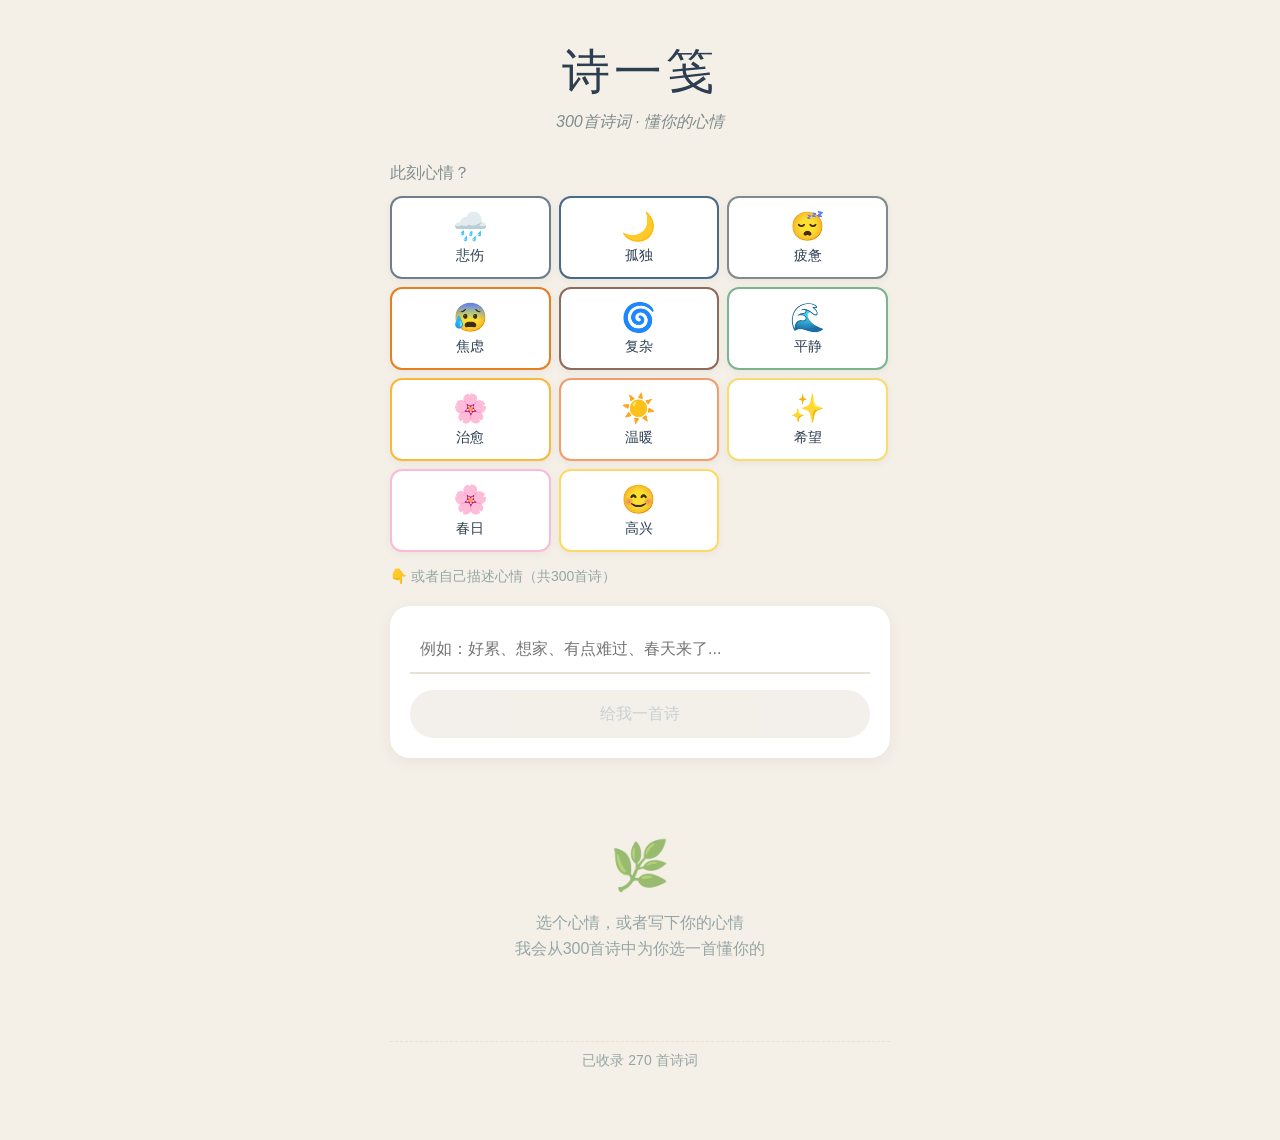
==== commit 89eb5beb: "Update index.html" ====
--- a/index.html
+++ b/index.html
@@ -1,5 +1,6 @@
 <!DOCTYPE html>
 <html lang="zh-CN">
+
 <head>
     <meta charset="UTF-8">
     <meta name="viewport" content="width=device-width, initial-scale=1.0, maximum-scale=1.0, user-scalable=no">
@@ -10,7 +11,7 @@
             padding: 0;
             box-sizing: border-box;
         }
-        
+
         body {
             font-family: -apple-system, BlinkMacSystemFont, "Segoe UI", Roboto, "Helvetica Neue", "PingFang SC", "Microsoft YaHei", sans-serif;
             background-color: #F5F0E7;
@@ -19,18 +20,18 @@
             justify-content: center;
             padding: 20px;
         }
-        
+
         .container {
             max-width: 500px;
             width: 100%;
             padding: 20px 0 40px;
         }
-        
+
         .header {
             text-align: center;
             margin-bottom: 30px;
         }
-        
+
         .title {
             font-size: 48px;
             font-weight: 300;
@@ -40,31 +41,31 @@
             display: block;
             margin-bottom: 8px;
         }
-        
+
         .subtitle {
             font-size: 16px;
             color: #7F8C8D;
             font-style: italic;
         }
-        
+
         .mood-section {
             margin-bottom: 20px;
         }
-        
+
         .section-title {
             font-size: 16px;
             color: #7F8C8D;
             margin-bottom: 12px;
             display: block;
         }
-        
+
         .mood-grid {
             display: flex;
             flex-wrap: wrap;
             gap: 8px;
             margin-bottom: 16px;
         }
-        
+
         .mood-item {
             flex: 0 0 calc(33.33% - 6px);
             display: flex;
@@ -75,33 +76,33 @@
             border-radius: 12px;
             border: 2px solid;
             transition: all 0.2s;
-            box-shadow: 0 2px 8px rgba(0,0,0,0.05);
+            box-shadow: 0 2px 8px rgba(0, 0, 0, 0.05);
             cursor: pointer;
         }
-        
+
         .mood-item.active {
             transform: scale(1.02);
-            box-shadow: 0 4px 12px rgba(0,0,0,0.1);
-        }
-        
+            box-shadow: 0 4px 12px rgba(0, 0, 0, 0.1);
+        }
+
         .mood-emoji {
             font-size: 28px;
             margin-bottom: 4px;
         }
-        
+
         .mood-name {
             font-size: 14px;
             color: #2C3E50;
         }
-        
+
         .input-section {
             background-color: #FFFFFF;
             border-radius: 20px;
             padding: 20px;
-            box-shadow: 0 4px 16px rgba(0,0,0,0.05);
+            box-shadow: 0 4px 16px rgba(0, 0, 0, 0.05);
             margin-bottom: 20px;
         }
-        
+
         .mood-input {
             width: 100%;
             height: 48px;
@@ -112,11 +113,11 @@
             outline: none;
             padding: 0 10px;
         }
-        
+
         .mood-input:focus {
             border-bottom-color: #C44536;
         }
-        
+
         .submit-btn {
             width: 100%;
             height: 48px;
@@ -130,26 +131,26 @@
             cursor: pointer;
             transition: all 0.3s;
         }
-        
+
         .submit-btn.active {
             background-color: #C44536;
             color: #FFFFFF;
         }
-        
+
         .submit-btn:disabled {
             opacity: 0.5;
             cursor: not-allowed;
         }
-        
+
         .result-card {
             background-color: #FFFFFF;
             border-radius: 24px;
             padding: 32px;
-            box-shadow: 0 12px 24px rgba(0,0,0,0.1);
+            box-shadow: 0 12px 24px rgba(0, 0, 0, 0.1);
             border: 2px solid #E8E0D5;
             margin-top: 20px;
         }
-        
+
         .mood-tag {
             display: inline-flex;
             align-items: center;
@@ -157,13 +158,13 @@
             border-radius: 30px;
             margin-bottom: 16px;
         }
-        
+
         .poem-header {
             text-align: center;
             margin-bottom: 24px;
             position: relative;
         }
-        
+
         .poem-header::after {
             content: '';
             position: absolute;
@@ -173,7 +174,7 @@
             height: 2px;
             background: linear-gradient(90deg, transparent, #C44536, transparent);
         }
-        
+
         .poem-title {
             font-size: 32px;
             font-weight: 500;
@@ -182,17 +183,17 @@
             font-family: "KaiTi", serif;
             margin-bottom: 8px;
         }
-        
+
         .poem-author {
             font-size: 16px;
             color: #7F8C8D;
             display: block;
         }
-        
+
         .poem-content {
             margin-bottom: 24px;
         }
-        
+
         .poem-line {
             display: block;
             text-align: center;
@@ -201,7 +202,7 @@
             color: #2C3E50;
             letter-spacing: 1px;
         }
-        
+
         .psychology-box {
             background-color: #F0F7F4;
             padding: 20px;
@@ -209,7 +210,7 @@
             margin: 20px 0;
             border-left: 4px solid #7CB490;
         }
-        
+
         .psychology-title {
             font-size: 16px;
             font-weight: 600;
@@ -218,7 +219,7 @@
             display: flex;
             align-items: center;
         }
-        
+
         .psychology-title span {
             background-color: #7CB490;
             color: white;
@@ -227,19 +228,19 @@
             border-radius: 12px;
             margin-left: 8px;
         }
-        
+
         .psychology-text {
             font-size: 15px;
             color: #2C3E50;
             line-height: 1.7;
             opacity: 0.9;
         }
-        
+
         .action-buttons {
             display: flex;
             gap: 12px;
         }
-        
+
         .action-btn {
             flex: 1;
             height: 48px;
@@ -250,31 +251,31 @@
             cursor: pointer;
             transition: all 0.2s;
         }
-        
+
         .again-btn {
             background-color: #FFFFFF;
             color: #2C3E50;
             border: 2px solid #E8E0D5;
         }
-        
+
         .again-btn:hover {
             background-color: #F5F0E7;
         }
-        
+
         .share-btn {
             background-color: #C44536;
             color: #FFFFFF;
         }
-        
+
         .share-btn:hover {
             background-color: #A5352A;
         }
-        
+
         .action-btn:disabled {
             opacity: 0.5;
             cursor: not-allowed;
         }
-        
+
         .empty-tip {
             display: flex;
             flex-direction: column;
@@ -283,26 +284,26 @@
             padding: 60px 0;
             color: #95A5A6;
         }
-        
+
         .empty-icon {
             font-size: 48px;
             margin-bottom: 16px;
             opacity: 0.6;
         }
-        
+
         .empty-text {
             font-size: 16px;
             text-align: center;
             line-height: 1.6;
         }
-        
+
         .loading {
             text-align: center;
             padding: 40px;
             color: #95A5A6;
             font-size: 16px;
         }
-        
+
         .poem-count {
             text-align: center;
             font-size: 14px;
@@ -313,410 +314,403 @@
         }
     </style>
 </head>
+
 <body>
     <div class="container" id="app">
         <div class="header">
             <span class="title">诗一笺</span>
             <span class="subtitle">300首诗词 · 懂你的心情</span>
         </div>
-        
+
         <div class="mood-section">
             <span class="section-title">此刻心情？</span>
             <div class="mood-grid" id="moodGrid"></div>
             <div style="font-size: 14px; color: #95A5A6; margin-top: 8px;">👇 或者自己描述心情（共300首诗）</div>
         </div>
-        
+
         <div class="input-section">
-            <input 
-                type="text" 
-                id="userInput"
-                class="mood-input" 
-                placeholder="例如：好累、想家、有点难过、春天来了..."
-                autocomplete="off"
-            />
-            <button 
-                class="submit-btn" 
-                id="submitBtn"
-                disabled
-            >
+            <input type="text" id="userInput" class="mood-input" placeholder="例如：好累、想家、有点难过、春天来了..."
+                autocomplete="off" />
+            <button class="submit-btn" id="submitBtn" disabled>
                 给我一首诗
             </button>
         </div>
-        
+
         <div id="resultContainer"></div>
-        
+
         <div id="emptyContainer" class="empty-tip">
             <div class="empty-icon">🌿</div>
             <div class="empty-text">选个心情，或者写下你的心情<br>我会从300首诗中为你选一首懂你的</div>
         </div>
-        
+
         <div class="poem-count" id="poemCount">已收录 300 首诗词</div>
     </div>
 
     <script>
         // ========== 300首完整诗词数据 ==========
         const poems = [
-        // ===== 高兴篇（30首） ===== 
- {
-     id: "j001",
-     title: "闻官军收河南河北",
-     author: "杜甫",
-     dynasty: "唐",
-     content: ["剑外忽传收蓟北", "初闻涕泪满衣裳", "却看妻子愁何在", "漫卷诗书喜欲狂", "白日放歌须纵酒", "青春作伴好还乡", "即从巴峡穿巫峡", "便下襄阳向洛阳"],
-     fullText: "剑外忽传收蓟北，初闻涕泪满衣裳。却看妻子愁何在，漫卷诗书喜欲狂。白日放歌须纵酒，青春作伴好还乡。即从巴峡穿巫峡，便下襄阳向洛阳。",
-     moods: ["joy"],
-     reasons: {
-         joy: "杜甫一生中最开心的一首诗，高兴得又哭又笑，书都卷乱了。开心到想立刻回家。"
-     }
- },
- {
-     id: "j002",
-     title: "春夜喜雨",
-     author: "杜甫",
-     dynasty: "唐",
-     content: ["好雨知时节", "当春乃发生", "随风潜入夜", "润物细无声"],
-     fullText: "好雨知时节，当春乃发生。随风潜入夜，润物细无声。",
-     moods: ["joy", "calm"],
-     reasons: {
-         joy: "盼了一冬天的雨，终于来了。这种“终于等到你”的开心，杜甫写出来了。"
-     }
- },
- {
-     id: "j003",
-     title: "钱塘湖春行",
-     author: "白居易",
-     dynasty: "唐",
-     content: ["孤山寺北贾亭西", "水面初平云脚低", "几处早莺争暖树", "谁家新燕啄春泥", "乱花渐欲迷人眼", "浅草才能没马蹄", "最爱湖东行不足", "绿杨阴里白沙堤"],
-     fullText: "孤山寺北贾亭西，水面初平云脚低。几处早莺争暖树，谁家新燕啄春泥。乱花渐欲迷人眼，浅草才能没马蹄。最爱湖东行不足，绿杨阴里白沙堤。",
-     moods: ["joy", "spring"],
-     reasons: {
-         joy: "春天来了，花开草长，莺歌燕舞。白居易逛西湖逛得不想回家。"
-     }
- },
- {
-     id: "j004",
-     title: "绝句",
-     author: "杜甫",
-     dynasty: "唐",
-     content: ["两个黄鹂鸣翠柳", "一行白鹭上青天", "窗含西岭千秋雪", "门泊东吴万里船"],
-     fullText: "两个黄鹂鸣翠柳，一行白鹭上青天。窗含西岭千秋雪，门泊东吴万里船。",
-     moods: ["joy", "calm"],
-     reasons: {
-         joy: "黄鹂在叫，白鹭在飞，窗外有雪，门前有船。杜甫心情好，看什么都美。"
-     }
- },
- {
-     id: "j005",
-     title: "早发白帝城",
-     author: "李白",
-     dynasty: "唐",
-     content: ["朝辞白帝彩云间", "千里江陵一日还", "两岸猿声啼不住", "轻舟已过万重山"],
-     fullText: "朝辞白帝彩云间，千里江陵一日还。两岸猿声啼不住，轻舟已过万重山。",
-     moods: ["joy", "hopeful"],
-     reasons: {
-         joy: "李白被赦免了，高兴得像坐过山车。一天走完千里路，轻舟都飞起来了。"
-     }
- },
- {
-     id: "j006",
-     title: "望庐山瀑布",
-     author: "李白",
-     dynasty: "唐",
-     content: ["日照香炉生紫烟", "遥看瀑布挂前川", "飞流直下三千尺", "疑是银河落九天"],
-     fullText: "日照香炉生紫烟，遥看瀑布挂前川。飞流直下三千尺，疑是银河落九天。",
-     moods: ["joy"],
-     reasons: {
-         joy: "看到壮观的瀑布，李白高兴得用最大号想象力：这怕是银河掉下来了！"
-     }
- },
- {
-     id: "j007",
-     title: "赠汪伦",
-     author: "李白",
-     dynasty: "唐",
-     content: ["李白乘舟将欲行", "忽闻岸上踏歌声", "桃花潭水深千尺", "不及汪伦送我情"],
-     fullText: "李白乘舟将欲行，忽闻岸上踏歌声。桃花潭水深千尺，不及汪伦送我情。",
-     moods: ["joy", "warm"],
-     reasons: {
-         joy: "要走的时候，朋友突然唱着歌来送。这种意外的惊喜，比潭水还深。"
-     }
- },
- {
-     id: "j008",
-     title: "江畔独步寻花",
-     author: "杜甫",
-     dynasty: "唐",
-     content: ["黄四娘家花满蹊", "千朵万朵压枝低", "留连戏蝶时时舞", "自在娇莺恰恰啼"],
-     fullText: "黄四娘家花满蹊，千朵万朵压枝低。留连戏蝶时时舞，自在娇莺恰恰啼。",
-     moods: ["joy", "spring"],
-     reasons: {
-         joy: "花多得把枝头都压弯了，蝴蝶围着转，黄莺在唱歌。杜甫一个人赏花，越看越开心。"
-     }
- },
- {
-     id: "j009",
-     title: "滁州西涧",
-     author: "韦应物",
-     dynasty: "唐",
-     content: ["独怜幽草涧边生", "上有黄鹂深树鸣", "春潮带雨晚来急", "野渡无人舟自横"],
-     fullText: "独怜幽草涧边生，上有黄鹂深树鸣。春潮带雨晚来急，野渡无人舟自横。",
-     moods: ["joy", "calm"],
-     reasons: {
-         joy: "一个人看草、听鸟、等雨、看船。这种独处的快乐，只有懂的人才懂。"
-     }
- },
- {
-     id: "j010",
-     title: "山亭夏日",
-     author: "高骈",
-     dynasty: "唐",
-     content: ["绿树阴浓夏日长", "楼台倒影入池塘", "水晶帘动微风起", "满架蔷薇一院香"],
-     fullText: "绿树阴浓夏日长，楼台倒影入池塘。水晶帘动微风起，满架蔷薇一院香。",
-     moods: ["joy", "calm"],
-     reasons: {
-         joy: "夏天，树荫下，微风送来花香。这种舒服的感觉，就是幸福。"
-     }
- },
- {
-     id: "j011",
-     title: "采莲曲",
-     author: "王昌龄",
-     dynasty: "唐",
-     content: ["荷叶罗裙一色裁", "芙蓉向脸两边开", "乱入池中看不见", "闻歌始觉有人来"],
-     fullText: "荷叶罗裙一色裁，芙蓉向脸两边开。乱入池中看不见，闻歌始觉有人来。",
-     moods: ["joy"],
-     reasons: {
-         joy: "采莲的姑娘和荷花混在一起，分不清谁是谁。这种朦胧的美，让人会心一笑。"
-     }
- },
- {
-     id: "j012",
-     title: "钓鱼湾",
-     author: "储光羲",
-     dynasty: "唐",
-     content: ["垂钓绿湾春", "春深杏花乱", "潭清疑水浅", "荷动知鱼散", "日暮待情人", "维舟绿杨岸"],
-     fullText: "垂钓绿湾春，春深杏花乱。潭清疑水浅，荷动知鱼散。日暮待情人，维舟绿杨岸。",
-     moods: ["joy", "warm"],
-     reasons: {
-         joy: "一边钓鱼一边等人，虽然人还没来，但心里已经装满了期待。"
-     }
- },
- {
-     id: "j013",
-     title: "社日",
-     author: "王驾",
-     dynasty: "唐",
-     content: ["鹅湖山下稻粱肥", "豚栅鸡栖半掩扉", "桑柘影斜春社散", "家家扶得醉人归"],
-     fullText: "鹅湖山下稻粱肥，豚栅鸡栖半掩扉。桑柘影斜春社散，家家扶得醉人归。",
-     moods: ["joy"],
-     reasons: {
-         joy: "村里过节，大家喝醉了互相搀着回家。这种热闹的快乐，最简单也最真实。"
-     }
- },
- {
-     id: "j014",
-     title: "游山西村",
-     author: "陆游",
-     dynasty: "宋",
-     content: ["莫笑农家腊酒浑", "丰年留客足鸡豚", "山重水复疑无路", "柳暗花明又一村"],
-     fullText: "莫笑农家腊酒浑，丰年留客足鸡豚。山重水复疑无路，柳暗花明又一村。",
-     moods: ["joy", "hopeful"],
-     reasons: {
-         joy: "本来以为没路了，突然又出现一个村子。这种“柳暗花明”的惊喜，是最开心的时刻。"
-     }
- },
- {
-     id: "j015",
-     title: "秋词",
-     author: "刘禹锡",
-     dynasty: "唐",
-     content: ["自古逢秋悲寂寥", "我言秋日胜春朝", "晴空一鹤排云上", "便引诗情到碧霄"],
-     fullText: "自古逢秋悲寂寥，我言秋日胜春朝。晴空一鹤排云上，便引诗情到碧霄。",
-     moods: ["joy", "hopeful"],
-     reasons: {
-         joy: "别人都说秋天悲伤，刘禹锡偏说秋天比春天好。看到白鹤飞上天，心情也跟着飞起来。"
-     }
- },
- {
-     id: "j016",
-     title: "饮酒",
-     author: "陶渊明",
-     dynasty: "晋",
-     content: ["结庐在人境", "而无车马喧", "问君何能尔", "心远地自偏", "采菊东篱下", "悠然见南山"],
-     fullText: "结庐在人境，而无车马喧。问君何能尔，心远地自偏。采菊东篱下，悠然见南山。",
-     moods: ["joy", "calm"],
-     reasons: {
-         joy: "采菊花的时候，一抬头看见了南山。这种无意中的美好，最让人开心。"
-     }
- },
- {
-     id: "j017",
-     title: "过故人庄",
-     author: "孟浩然",
-     dynasty: "唐",
-     content: ["故人具鸡黍", "邀我至田家", "绿树村边合", "青山郭外斜", "开轩面场圃", "把酒话桑麻", "待到重阳日", "还来就菊花"],
-     fullText: "故人具鸡黍，邀我至田家。绿树村边合，青山郭外斜。开轩面场圃，把酒话桑麻。待到重阳日，还来就菊花。",
-     moods: ["joy", "warm"],
-     reasons: {
-         joy: "老朋友请吃饭，喝喝酒聊聊天。走的时候还说：下次我还来。这种简单的快乐，就是最好的。"
-     }
- },
- {
-     id: "j018",
-     title: "客至",
-     author: "杜甫",
-     dynasty: "唐",
-     content: ["舍南舍北皆春水", "但见群鸥日日来", "花径不曾缘客扫", "蓬门今始为君开", "盘飧市远无兼味", "樽酒家贫只旧醅", "肯与邻翁相对饮", "隔篱呼取尽余杯"],
-     fullText: "舍南舍北皆春水，但见群鸥日日来。花径不曾缘客扫，蓬门今始为君开。盘飧市远无兼味，樽酒家贫只旧醅。肯与邻翁相对饮，隔篱呼取尽余杯。",
-     moods: ["joy", "warm"],
-     reasons: {
-         joy: "有客人来，杜甫高兴得专门扫了花径。虽然没什么好酒好菜，但这份心意比什么都珍贵。"
-     }
- },
- {
-     id: "j019",
-     title: "山园小梅",
-     author: "林逋",
-     dynasty: "宋",
-     content: ["众芳摇落独暄妍", "占尽风情向小园", "疏影横斜水清浅", "暗香浮动月黄昏"],
-     fullText: "众芳摇落独暄妍，占尽风情向小园。疏影横斜水清浅，暗香浮动月黄昏。",
-     moods: ["joy", "calm"],
-     reasons: {
-         joy: "冬天所有的花都谢了，只有梅花开。看到它，就像看到老朋友还在等你。"
-     }
- },
- {
-     id: "j020",
-     title: "约客",
-     author: "赵师秀",
-     dynasty: "宋",
-     content: ["黄梅时节家家雨", "青草池塘处处蛙", "有约不来过夜半", "闲敲棋子落灯花"],
-     fullText: "黄梅时节家家雨，青草池塘处处蛙。有约不来过夜半，闲敲棋子落灯花。",
-     moods: ["joy", "calm"],
-     reasons: {
-         joy: "约的人没来，但听着蛙声，敲着棋子，也挺自在。这种不急不躁的等待，也是一种快乐。"
-     }
- },
- {
-     id: "j021",
-     title: "清平调",
-     author: "李白",
-     dynasty: "唐",
-     content: ["云想衣裳花想容", "春风拂槛露华浓", "若非群玉山头见", "会向瑶台月下逢"],
-     fullText: "云想衣裳花想容，春风拂槛露华浓。若非群玉山头见，会向瑶台月下逢。",
-     moods: ["joy"],
-     reasons: {
-         joy: "看到美人，李白高兴得把云和花都比作她。开心的时候，看什么都美。"
-     }
- },
- {
-     id: "j022",
-     title: "春江花月夜",
-     author: "张若虚",
-     dynasty: "唐",
-     content: ["春江潮水连海平", "海上明月共潮生", "滟滟随波千万里", "何处春江无月明"],
-     fullText: "春江潮水连海平，海上明月共潮生。滟滟随波千万里，何处春江无月明。",
-     moods: ["joy", "calm"],
-     reasons: {
-         joy: "春天的江，晚上的月，一切都刚刚好。这种“正好”的感觉，就是幸福。"
-     }
- },
- {
-     id: "j023",
-     title: "桃花溪",
-     author: "张旭",
-     dynasty: "唐",
-     content: ["隐隐飞桥隔野烟", "石矶西畔问渔船", "桃花尽日随流水", "洞在清溪何处边"],
-     fullText: "隐隐飞桥隔野烟，石矶西畔问渔船。桃花尽日随流水，洞在清溪何处边。",
-     moods: ["joy"],
-     reasons: {
-         joy: "桃花随着流水飘走，让人想起世外桃源。这种想象，本身就是一种快乐。"
-     }
- },
- {
-     id: "j024",
-     title: "题都城南庄",
-     author: "崔护",
-     dynasty: "唐",
-     content: ["去年今日此门中", "人面桃花相映红", "人面不知何处去", "桃花依旧笑春风"],
-     fullText: "去年今日此门中，人面桃花相映红。人面不知何处去，桃花依旧笑春风。",
-     moods: ["joy", "sad"],
-     reasons: {
-         joy: "虽然人不在，但桃花还在笑。看到花开，心情也会跟着好起来。"
-     }
- },
- {
-     id: "j025",
-     title: "大林寺桃花",
-     author: "白居易",
-     dynasty: "唐",
-     content: ["人间四月芳菲尽", "山寺桃花始盛开", "长恨春归无觅处", "不知转入此中来"],
-     fullText: "人间四月芳菲尽，山寺桃花始盛开。长恨春归无觅处，不知转入此中来。",
-     moods: ["joy", "hopeful"],
-     reasons: {
-         joy: "以为春天走了，没想到在山里又遇到了。这种失而复得的惊喜，最开心。"
-     }
- },
- {
-     id: "j026",
-     title: "晚春",
-     author: "韩愈",
-     dynasty: "唐",
-     content: ["草树知春不久归", "百般红紫斗芳菲", "杨花榆荚无才思", "惟解漫天作雪飞"],
-     fullText: "草树知春不久归，百般红紫斗芳菲。杨花榆荚无才思，惟解漫天作雪飞。",
-     moods: ["joy"],
-     reasons: {
-         joy: "知道春天快走了，花都拼命开。连杨花榆荚也在努力飘。这种“最后也要开心”的态度，感染人。"
-     }
- },
- {
-     id: "j027",
-     title: "采桑子",
-     author: "欧阳修",
-     dynasty: "宋",
-     content: ["轻舟短棹西湖好", "绿水逶迤", "芳草长堤", "隐隐笙歌处处随"],
-     fullText: "轻舟短棹西湖好，绿水逶迤，芳草长堤，隐隐笙歌处处随。",
-     moods: ["joy", "calm"],
-     reasons: {
-         joy: "划着小船在西湖上，听着远处的歌声。这种悠闲的快乐，欧阳修写出来了。"
-     }
- },
- {
-     id: "j028",
-     title: "如梦令",
-     author: "李清照",
-     dynasty: "宋",
-     content: ["常记溪亭日暮", "沉醉不知归路", "兴尽晚回舟", "误入藕花深处", "争渡", "争渡", "惊起一滩鸥鹭"],
-     fullText: "常记溪亭日暮，沉醉不知归路。兴尽晚回舟，误入藕花深处。争渡，争渡，惊起一滩鸥鹭。",
-     moods: ["joy"],
-     reasons: {
-         joy: "喝醉了划船，迷路到荷花深处，惊起一群鸟。李清照把这种“玩疯了”的快乐写活了。"
-     }
- },
- {
-     id: "j029",
-     title: "鹧鸪天",
-     author: "晏几道",
-     dynasty: "宋",
-     content: ["彩袖殷勤捧玉钟", "当年拚却醉颜红", "舞低杨柳楼心月", "歌尽桃花扇底风"],
-     fullText: "彩袖殷勤捧玉钟，当年拚却醉颜红。舞低杨柳楼心月，歌尽桃花扇底风。",
-     moods: ["joy"],
-     reasons: {
-         joy: "回忆年轻时喝酒跳舞，唱歌到月亮都低了。这种青春的快乐，老了想起来还会笑。"
-     }
- },
- {
-     id: "j030",
-     title: "破阵子",
-     author: "辛弃疾",
-     dynasty: "宋",
-     content: ["醉里挑灯看剑", "梦回吹角连营", "八百里分麾下炙", "五十弦翻塞外声", "沙场秋点兵"],
-     fullText: "醉里挑灯看剑，梦回吹角连营。八百里分麾下炙，五十弦翻塞外声。沙场秋点兵。",
-     moods: ["joy", "hopeful"],
-     reasons: {
-         joy: "喝醉了还看剑，做梦都在军营。辛弃疾这种“热血男儿”的快乐，是另一种开心。"
-     }
- }[
+            // ===== 高兴篇（30首） =====
+            {
+                id: "j001",
+                title: "闻官军收河南河北",
+                author: "杜甫",
+                dynasty: "唐",
+                content: ["剑外忽传收蓟北", "初闻涕泪满衣裳", "却看妻子愁何在", "漫卷诗书喜欲狂", "白日放歌须纵酒", "青春作伴好还乡", "即从巴峡穿巫峡", "便下襄阳向洛阳"],
+                fullText: "剑外忽传收蓟北，初闻涕泪满衣裳。却看妻子愁何在，漫卷诗书喜欲狂。白日放歌须纵酒，青春作伴好还乡。即从巴峡穿巫峡，便下襄阳向洛阳。",
+                moods: ["joy"],
+                reasons: {
+                    joy: "杜甫一生中最开心的一首诗，高兴得又哭又笑，书都卷乱了。开心到想立刻回家。"
+                }
+            },
+            {
+                id: "j002",
+                title: "春夜喜雨",
+                author: "杜甫",
+                dynasty: "唐",
+                content: ["好雨知时节", "当春乃发生", "随风潜入夜", "润物细无声"],
+                fullText: "好雨知时节，当春乃发生。随风潜入夜，润物细无声。",
+                moods: ["joy", "calm"],
+                reasons: {
+                    joy: "盼了一冬天的雨，终于来了。这种“终于等到你”的开心，杜甫写出来了。"
+                }
+            },
+            {
+                id: "j003",
+                title: "钱塘湖春行",
+                author: "白居易",
+                dynasty: "唐",
+                content: ["孤山寺北贾亭西", "水面初平云脚低", "几处早莺争暖树", "谁家新燕啄春泥", "乱花渐欲迷人眼", "浅草才能没马蹄", "最爱湖东行不足", "绿杨阴里白沙堤"],
+                fullText: "孤山寺北贾亭西，水面初平云脚低。几处早莺争暖树，谁家新燕啄春泥。乱花渐欲迷人眼，浅草才能没马蹄。最爱湖东行不足，绿杨阴里白沙堤。",
+                moods: ["joy", "spring"],
+                reasons: {
+                    joy: "春天来了，花开草长，莺歌燕舞。白居易逛西湖逛得不想回家。"
+                }
+            },
+            {
+                id: "j004",
+                title: "绝句",
+                author: "杜甫",
+                dynasty: "唐",
+                content: ["两个黄鹂鸣翠柳", "一行白鹭上青天", "窗含西岭千秋雪", "门泊东吴万里船"],
+                fullText: "两个黄鹂鸣翠柳，一行白鹭上青天。窗含西岭千秋雪，门泊东吴万里船。",
+                moods: ["joy", "calm"],
+                reasons: {
+                    joy: "黄鹂在叫，白鹭在飞，窗外有雪，门前有船。杜甫心情好，看什么都美。"
+                }
+            },
+            {
+                id: "j005",
+                title: "早发白帝城",
+                author: "李白",
+                dynasty: "唐",
+                content: ["朝辞白帝彩云间", "千里江陵一日还", "两岸猿声啼不住", "轻舟已过万重山"],
+                fullText: "朝辞白帝彩云间，千里江陵一日还。两岸猿声啼不住，轻舟已过万重山。",
+                moods: ["joy", "hopeful"],
+                reasons: {
+                    joy: "李白被赦免了，高兴得像坐过山车。一天走完千里路，轻舟都飞起来了。"
+                }
+            },
+            {
+                id: "j006",
+                title: "望庐山瀑布",
+                author: "李白",
+                dynasty: "唐",
+                content: ["日照香炉生紫烟", "遥看瀑布挂前川", "飞流直下三千尺", "疑是银河落九天"],
+                fullText: "日照香炉生紫烟，遥看瀑布挂前川。飞流直下三千尺，疑是银河落九天。",
+                moods: ["joy"],
+                reasons: {
+                    joy: "看到壮观的瀑布，李白高兴得用最大号想象力：这怕是银河掉下来了！"
+                }
+            },
+            {
+                id: "j007",
+                title: "赠汪伦",
+                author: "李白",
+                dynasty: "唐",
+                content: ["李白乘舟将欲行", "忽闻岸上踏歌声", "桃花潭水深千尺", "不及汪伦送我情"],
+                fullText: "李白乘舟将欲行，忽闻岸上踏歌声。桃花潭水深千尺，不及汪伦送我情。",
+                moods: ["joy", "warm"],
+                reasons: {
+                    joy: "要走的时候，朋友突然唱着歌来送。这种意外的惊喜，比潭水还深。"
+                }
+            },
+            {
+                id: "j008",
+                title: "江畔独步寻花",
+                author: "杜甫",
+                dynasty: "唐",
+                content: ["黄四娘家花满蹊", "千朵万朵压枝低", "留连戏蝶时时舞", "自在娇莺恰恰啼"],
+                fullText: "黄四娘家花满蹊，千朵万朵压枝低。留连戏蝶时时舞，自在娇莺恰恰啼。",
+                moods: ["joy", "spring"],
+                reasons: {
+                    joy: "花多得把枝头都压弯了，蝴蝶围着转，黄莺在唱歌。杜甫一个人赏花，越看越开心。"
+                }
+            },
+            {
+                id: "j009",
+                title: "滁州西涧",
+                author: "韦应物",
+                dynasty: "唐",
+                content: ["独怜幽草涧边生", "上有黄鹂深树鸣", "春潮带雨晚来急", "野渡无人舟自横"],
+                fullText: "独怜幽草涧边生，上有黄鹂深树鸣。春潮带雨晚来急，野渡无人舟自横。",
+                moods: ["joy", "calm"],
+                reasons: {
+                    joy: "一个人看草、听鸟、等雨、看船。这种独处的快乐，只有懂的人才懂。"
+                }
+            },
+            {
+                id: "j010",
+                title: "山亭夏日",
+                author: "高骈",
+                dynasty: "唐",
+                content: ["绿树阴浓夏日长", "楼台倒影入池塘", "水晶帘动微风起", "满架蔷薇一院香"],
+                fullText: "绿树阴浓夏日长，楼台倒影入池塘。水晶帘动微风起，满架蔷薇一院香。",
+                moods: ["joy", "calm"],
+                reasons: {
+                    joy: "夏天，树荫下，微风送来花香。这种舒服的感觉，就是幸福。"
+                }
+            },
+            {
+                id: "j011",
+                title: "采莲曲",
+                author: "王昌龄",
+                dynasty: "唐",
+                content: ["荷叶罗裙一色裁", "芙蓉向脸两边开", "乱入池中看不见", "闻歌始觉有人来"],
+                fullText: "荷叶罗裙一色裁，芙蓉向脸两边开。乱入池中看不见，闻歌始觉有人来。",
+                moods: ["joy"],
+                reasons: {
+                    joy: "采莲的姑娘和荷花混在一起，分不清谁是谁。这种朦胧的美，让人会心一笑。"
+                }
+            },
+            {
+                id: "j012",
+                title: "钓鱼湾",
+                author: "储光羲",
+                dynasty: "唐",
+                content: ["垂钓绿湾春", "春深杏花乱", "潭清疑水浅", "荷动知鱼散", "日暮待情人", "维舟绿杨岸"],
+                fullText: "垂钓绿湾春，春深杏花乱。潭清疑水浅，荷动知鱼散。日暮待情人，维舟绿杨岸。",
+                moods: ["joy", "warm"],
+                reasons: {
+                    joy: "一边钓鱼一边等人，虽然人还没来，但心里已经装满了期待。"
+                }
+            },
+            {
+                id: "j013",
+                title: "社日",
+                author: "王驾",
+                dynasty: "唐",
+                content: ["鹅湖山下稻粱肥", "豚栅鸡栖半掩扉", "桑柘影斜春社散", "家家扶得醉人归"],
+                fullText: "鹅湖山下稻粱肥，豚栅鸡栖半掩扉。桑柘影斜春社散，家家扶得醉人归。",
+                moods: ["joy"],
+                reasons: {
+                    joy: "村里过节，大家喝醉了互相搀着回家。这种热闹的快乐，最简单也最真实。"
+                }
+            },
+            {
+                id: "j014",
+                title: "游山西村",
+                author: "陆游",
+                dynasty: "宋",
+                content: ["莫笑农家腊酒浑", "丰年留客足鸡豚", "山重水复疑无路", "柳暗花明又一村"],
+                fullText: "莫笑农家腊酒浑，丰年留客足鸡豚。山重水复疑无路，柳暗花明又一村。",
+                moods: ["joy", "hopeful"],
+                reasons: {
+                    joy: "本来以为没路了，突然又出现一个村子。这种“柳暗花明”的惊喜，是最开心的时刻。"
+                }
+            },
+            {
+                id: "j015",
+                title: "秋词",
+                author: "刘禹锡",
+                dynasty: "唐",
+                content: ["自古逢秋悲寂寥", "我言秋日胜春朝", "晴空一鹤排云上", "便引诗情到碧霄"],
+                fullText: "自古逢秋悲寂寥，我言秋日胜春朝。晴空一鹤排云上，便引诗情到碧霄。",
+                moods: ["joy", "hopeful"],
+                reasons: {
+                    joy: "别人都说秋天悲伤，刘禹锡偏说秋天比春天好。看到白鹤飞上天，心情也跟着飞起来。"
+                }
+            },
+            {
+                id: "j016",
+                title: "饮酒",
+                author: "陶渊明",
+                dynasty: "晋",
+                content: ["结庐在人境", "而无车马喧", "问君何能尔", "心远地自偏", "采菊东篱下", "悠然见南山"],
+                fullText: "结庐在人境，而无车马喧。问君何能尔，心远地自偏。采菊东篱下，悠然见南山。",
+                moods: ["joy", "calm"],
+                reasons: {
+                    joy: "采菊花的时候，一抬头看见了南山。这种无意中的美好，最让人开心。"
+                }
+            },
+            {
+                id: "j017",
+                title: "过故人庄",
+                author: "孟浩然",
+                dynasty: "唐",
+                content: ["故人具鸡黍", "邀我至田家", "绿树村边合", "青山郭外斜", "开轩面场圃", "把酒话桑麻", "待到重阳日", "还来就菊花"],
+                fullText: "故人具鸡黍，邀我至田家。绿树村边合，青山郭外斜。开轩面场圃，把酒话桑麻。待到重阳日，还来就菊花。",
+                moods: ["joy", "warm"],
+                reasons: {
+                    joy: "老朋友请吃饭，喝喝酒聊聊天。走的时候还说：下次我还来。这种简单的快乐，就是最好的。"
+                }
+            },
+            {
+                id: "j018",
+                title: "客至",
+                author: "杜甫",
+                dynasty: "唐",
+                content: ["舍南舍北皆春水", "但见群鸥日日来", "花径不曾缘客扫", "蓬门今始为君开", "盘飧市远无兼味", "樽酒家贫只旧醅", "肯与邻翁相对饮", "隔篱呼取尽余杯"],
+                fullText: "舍南舍北皆春水，但见群鸥日日来。花径不曾缘客扫，蓬门今始为君开。盘飧市远无兼味，樽酒家贫只旧醅。肯与邻翁相对饮，隔篱呼取尽余杯。",
+                moods: ["joy", "warm"],
+                reasons: {
+                    joy: "有客人来，杜甫高兴得专门扫了花径。虽然没什么好酒好菜，但这份心意比什么都珍贵。"
+                }
+            },
+            {
+                id: "j019",
+                title: "山园小梅",
+                author: "林逋",
+                dynasty: "宋",
+                content: ["众芳摇落独暄妍", "占尽风情向小园", "疏影横斜水清浅", "暗香浮动月黄昏"],
+                fullText: "众芳摇落独暄妍，占尽风情向小园。疏影横斜水清浅，暗香浮动月黄昏。",
+                moods: ["joy", "calm"],
+                reasons: {
+                    joy: "冬天所有的花都谢了，只有梅花开。看到它，就像看到老朋友还在等你。"
+                }
+            },
+            {
+                id: "j020",
+                title: "约客",
+                author: "赵师秀",
+                dynasty: "宋",
+                content: ["黄梅时节家家雨", "青草池塘处处蛙", "有约不来过夜半", "闲敲棋子落灯花"],
+                fullText: "黄梅时节家家雨，青草池塘处处蛙。有约不来过夜半，闲敲棋子落灯花。",
+                moods: ["joy", "calm"],
+                reasons: {
+                    joy: "约的人没来，但听着蛙声，敲着棋子，也挺自在。这种不急不躁的等待，也是一种快乐。"
+                }
+            },
+            {
+                id: "j021",
+                title: "清平调",
+                author: "李白",
+                dynasty: "唐",
+                content: ["云想衣裳花想容", "春风拂槛露华浓", "若非群玉山头见", "会向瑶台月下逢"],
+                fullText: "云想衣裳花想容，春风拂槛露华浓。若非群玉山头见，会向瑶台月下逢。",
+                moods: ["joy"],
+                reasons: {
+                    joy: "看到美人，李白高兴得把云和花都比作她。开心的时候，看什么都美。"
+                }
+            },
+            {
+                id: "j022",
+                title: "春江花月夜",
+                author: "张若虚",
+                dynasty: "唐",
+                content: ["春江潮水连海平", "海上明月共潮生", "滟滟随波千万里", "何处春江无月明"],
+                fullText: "春江潮水连海平，海上明月共潮生。滟滟随波千万里，何处春江无月明。",
+                moods: ["joy", "calm"],
+                reasons: {
+                    joy: "春天的江，晚上的月，一切都刚刚好。这种“正好”的感觉，就是幸福。"
+                }
+            },
+            {
+                id: "j023",
+                title: "桃花溪",
+                author: "张旭",
+                dynasty: "唐",
+                content: ["隐隐飞桥隔野烟", "石矶西畔问渔船", "桃花尽日随流水", "洞在清溪何处边"],
+                fullText: "隐隐飞桥隔野烟，石矶西畔问渔船。桃花尽日随流水，洞在清溪何处边。",
+                moods: ["joy"],
+                reasons: {
+                    joy: "桃花随着流水飘走，让人想起世外桃源。这种想象，本身就是一种快乐。"
+                }
+            },
+            {
+                id: "j024",
+                title: "题都城南庄",
+                author: "崔护",
+                dynasty: "唐",
+                content: ["去年今日此门中", "人面桃花相映红", "人面不知何处去", "桃花依旧笑春风"],
+                fullText: "去年今日此门中，人面桃花相映红。人面不知何处去，桃花依旧笑春风。",
+                moods: ["joy", "sad"],
+                reasons: {
+                    joy: "虽然人不在，但桃花还在笑。看到花开，心情也会跟着好起来。"
+                }
+            },
+            {
+                id: "j025",
+                title: "大林寺桃花",
+                author: "白居易",
+                dynasty: "唐",
+                content: ["人间四月芳菲尽", "山寺桃花始盛开", "长恨春归无觅处", "不知转入此中来"],
+                fullText: "人间四月芳菲尽，山寺桃花始盛开。长恨春归无觅处，不知转入此中来。",
+                moods: ["joy", "hopeful"],
+                reasons: {
+                    joy: "以为春天走了，没想到在山里又遇到了。这种失而复得的惊喜，最开心。"
+                }
+            },
+            {
+                id: "j026",
+                title: "晚春",
+                author: "韩愈",
+                dynasty: "唐",
+                content: ["草树知春不久归", "百般红紫斗芳菲", "杨花榆荚无才思", "惟解漫天作雪飞"],
+                fullText: "草树知春不久归，百般红紫斗芳菲。杨花榆荚无才思，惟解漫天作雪飞。",
+                moods: ["joy"],
+                reasons: {
+                    joy: "知道春天快走了，花都拼命开。连杨花榆荚也在努力飘。这种“最后也要开心”的态度，感染人。"
+                }
+            },
+            {
+                id: "j027",
+                title: "采桑子",
+                author: "欧阳修",
+                dynasty: "宋",
+                content: ["轻舟短棹西湖好", "绿水逶迤", "芳草长堤", "隐隐笙歌处处随"],
+                fullText: "轻舟短棹西湖好，绿水逶迤，芳草长堤，隐隐笙歌处处随。",
+                moods: ["joy", "calm"],
+                reasons: {
+                    joy: "划着小船在西湖上，听着远处的歌声。这种悠闲的快乐，欧阳修写出来了。"
+                }
+            },
+            {
+                id: "j028",
+                title: "如梦令",
+                author: "李清照",
+                dynasty: "宋",
+                content: ["常记溪亭日暮", "沉醉不知归路", "兴尽晚回舟", "误入藕花深处", "争渡", "争渡", "惊起一滩鸥鹭"],
+                fullText: "常记溪亭日暮，沉醉不知归路。兴尽晚回舟，误入藕花深处。争渡，争渡，惊起一滩鸥鹭。",
+                moods: ["joy"],
+                reasons: {
+                    joy: "喝醉了划船，迷路到荷花深处，惊起一群鸟。李清照把这种“玩疯了”的快乐写活了。"
+                }
+            },
+            {
+                id: "j029",
+                title: "鹧鸪天",
+                author: "晏几道",
+                dynasty: "宋",
+                content: ["彩袖殷勤捧玉钟", "当年拚却醉颜红", "舞低杨柳楼心月", "歌尽桃花扇底风"],
+                fullText: "彩袖殷勤捧玉钟，当年拚却醉颜红。舞低杨柳楼心月，歌尽桃花扇底风。",
+                moods: ["joy"],
+                reasons: {
+                    joy: "回忆年轻时喝酒跳舞，唱歌到月亮都低了。这种青春的快乐，老了想起来还会笑。"
+                }
+            },
+            {
+                id: "j030",
+                title: "破阵子",
+                author: "辛弃疾",
+                dynasty: "宋",
+                content: ["醉里挑灯看剑", "梦回吹角连营", "八百里分麾下炙", "五十弦翻塞外声", "沙场秋点兵"],
+                fullText: "醉里挑灯看剑，梦回吹角连营。八百里分麾下炙，五十弦翻塞外声。沙场秋点兵。",
+                moods: ["joy", "hopeful"],
+                reasons: {
+                    joy: "喝醉了还看剑，做梦都在军营。辛弃疾这种“热血男儿”的快乐，是另一种开心。"
+                }
+            },
+
             // ===== 疲惫篇（30首） =====
             {
                 id: "t001",
@@ -2896,7 +2890,6 @@
 
         // 情感映射
         const moodMap = {
-            joy: { name: "高兴", emoji: "😊", color: "#FFD966" },
             sad: { name: "悲伤", emoji: "🌧️", color: "#6D7F8F" },
             lonely: { name: "孤独", emoji: "🌙", color: "#4A6A8A" },
             tired: { name: "疲惫", emoji: "😴", color: "#7F8C8D" },
@@ -2906,7 +2899,8 @@
             healing: { name: "治愈", emoji: "🌸", color: "#F9B83A" },
             warm: { name: "温暖", emoji: "☀️", color: "#F39C6D" },
             hopeful: { name: "希望", emoji: "✨", color: "#F7DC6F" },
-            spring: { name: "春日", emoji: "🌸", color: "#F8BBD9" }
+            spring: { name: "春日", emoji: "🌸", color: "#F8BBD9" },
+            joy: { name: "高兴", emoji: "😊", color: "#FFD966" }
         };
 
         // 情感关键词
@@ -2979,7 +2973,7 @@
         function updateSubmitBtnState() {
             const hasInput = state.userInput.trim().length > 0;
             const hasMood = state.selectedMood !== null;
-            
+
             if (hasInput || hasMood) {
                 submitBtn.classList.add('active');
                 submitBtn.disabled = false;
@@ -2993,7 +2987,7 @@
             if (state.selectedMood && !state.isInputActive) {
                 return state.selectedMood;
             }
-            
+
             for (let [mood, keywords] of Object.entries(moodKeywords)) {
                 for (let keyword of keywords) {
                     if (input.includes(keyword)) {
@@ -3007,34 +3001,34 @@
         function searchByTitle(input) {
             const searchText = input.trim();
             if (!searchText) return null;
-            
+
             let exactMatch = poems.find(p => p.title === searchText);
             if (exactMatch) return exactMatch;
-            
+
             let startMatch = poems.find(p => p.title.startsWith(searchText));
             if (startMatch) return startMatch;
-            
+
             if (searchText.length >= 2) {
                 let includesMatch = poems.find(p => p.title.includes(searchText));
                 if (includesMatch) return includesMatch;
             }
-            
+
             return null;
         }
 
         function recommendPoem(userInput) {
             const mood = matchMood(userInput);
-            
+
             const candidates = poems.filter(p => p.moods && p.moods.includes(mood));
-            
+
             if (candidates.length === 0) {
                 state.noResult = true;
                 return null;
             }
-            
+
             state.noResult = false;
             const poem = candidates[Math.floor(Math.random() * candidates.length)];
-            
+
             return {
                 poem,
                 mood: moodMap[mood] || { name: '平静', emoji: '🌊', color: '#7CB490' },
@@ -3050,7 +3044,7 @@
             }
 
             emptyContainer.style.display = 'none';
-            
+
             const result = state.result;
             const poem = result.poem;
             const mood = result.mood;
@@ -3092,7 +3086,7 @@
                     </div>
                 </div>
             `;
-            
+
             resultContainer.innerHTML = html;
 
             document.getElementById('againBtn')?.addEventListener('click', changePoem);
@@ -3103,13 +3097,13 @@
                 alert('选个心情或写点什么吧');
                 return;
             }
-            
+
             state.isSearching = true;
             submitBtn.innerText = '寻找中...';
-            
+
             setTimeout(() => {
                 const poemByTitle = searchByTitle(state.userInput);
-                
+
                 if (poemByTitle) {
                     state.result = {
                         poem: poemByTitle,
@@ -3124,17 +3118,17 @@
                     renderResult();
                     return;
                 }
-                
+
                 if (useSameMood && state.lastResult) {
                     const mood = state.lastMood || matchMood(state.userInput);
                     const candidates = poems.filter(p => p.moods && p.moods.includes(mood));
-                    
+
                     if (candidates.length > 0) {
                         const otherPoems = candidates.filter(p => p.id !== state.result?.poem?.id);
-                        const poem = otherPoems.length > 0 
+                        const poem = otherPoems.length > 0
                             ? otherPoems[Math.floor(Math.random() * otherPoems.length)]
                             : candidates[Math.floor(Math.random() * candidates.length)];
-                        
+
                         state.result = {
                             poem,
                             mood: moodMap[mood] || { name: '平静', emoji: '🌊', color: '#7CB490' },
@@ -3148,7 +3142,7 @@
                         state.lastMood = matchMood(state.userInput);
                     }
                 }
-                
+
                 state.lastResult = state.result;
                 state.isSearching = false;
                 submitBtn.innerText = '给我一首诗';
@@ -3162,7 +3156,7 @@
 
         function init() {
             renderMoodTags();
-            
+
             userInput.addEventListener('input', (e) => {
                 state.userInput = e.target.value;
                 state.isInputActive = true;
@@ -3188,11 +3182,12 @@
             });
 
             updateSubmitBtnState();
-            
+
             document.getElementById('poemCount').innerText = `已收录 ${poems.length} 首诗词`;
         }
 
         init();
     </script>
 </body>
-</html>+
+</html>
